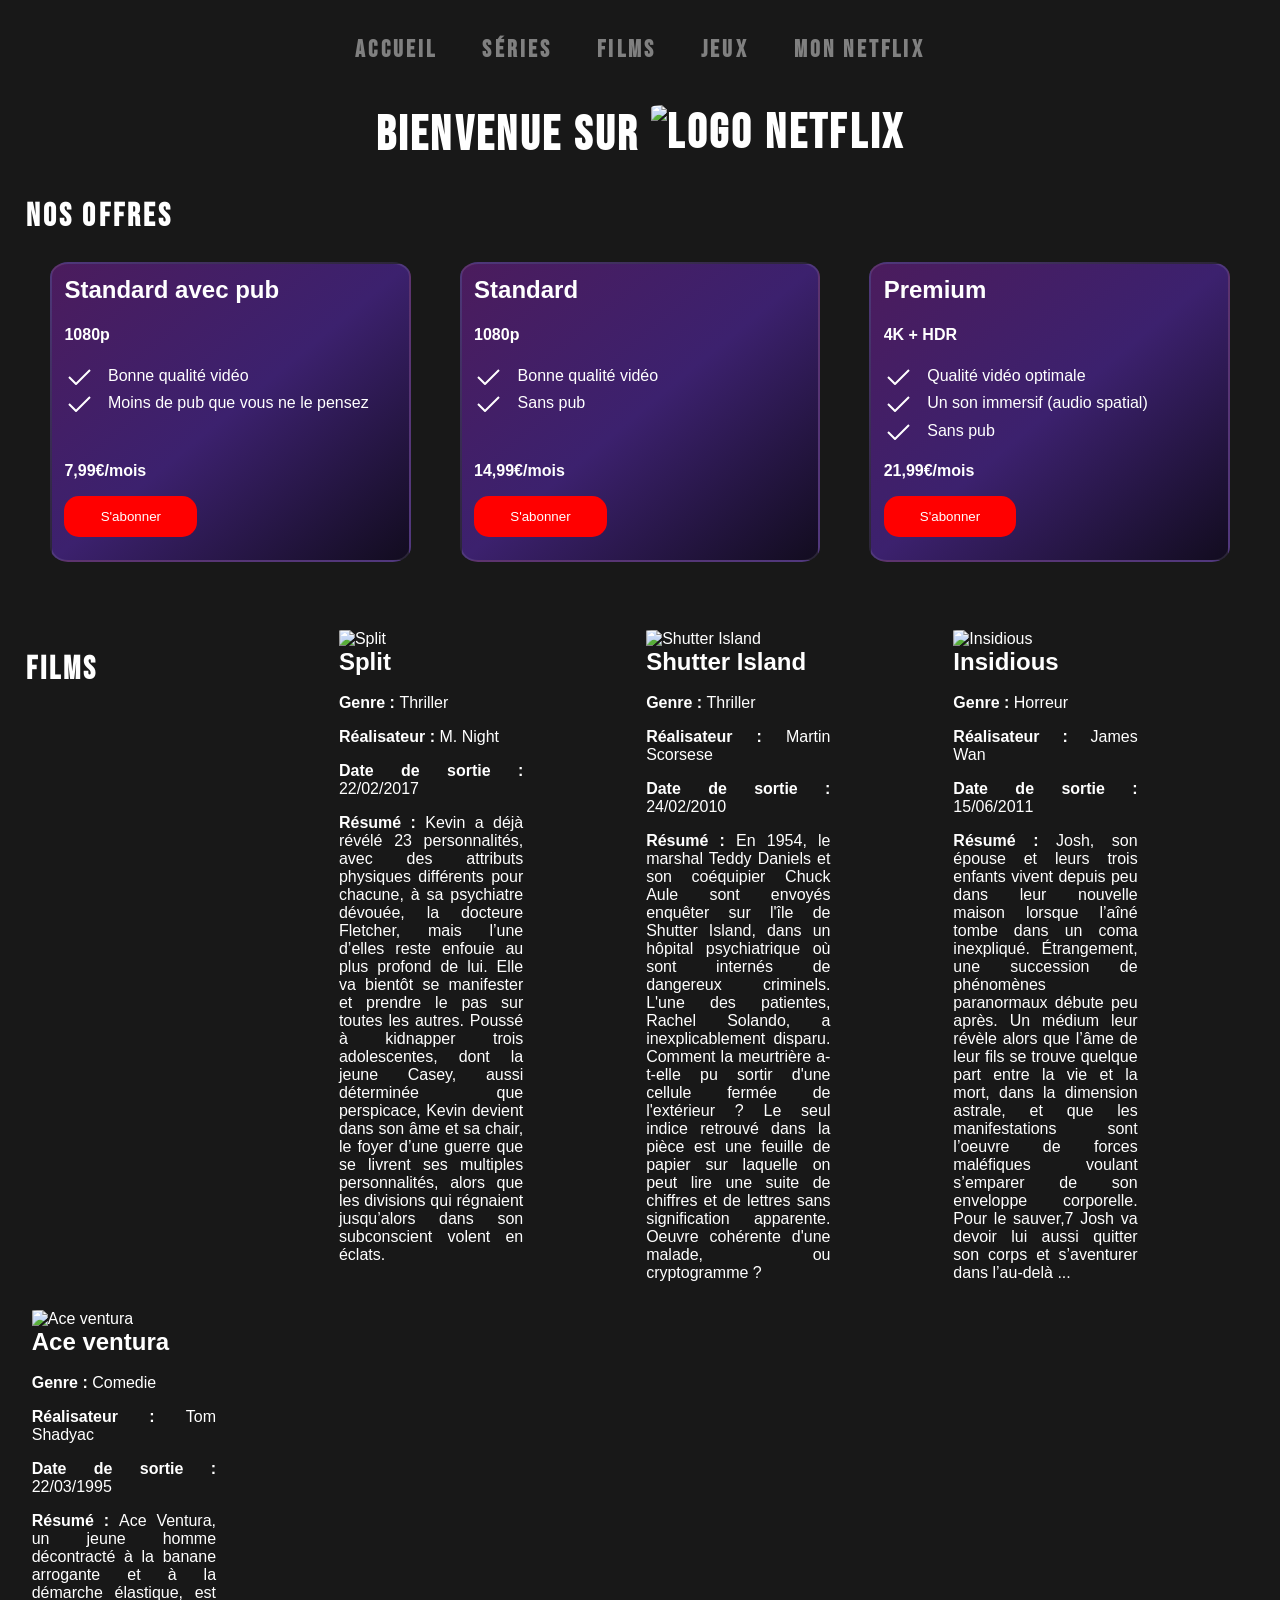
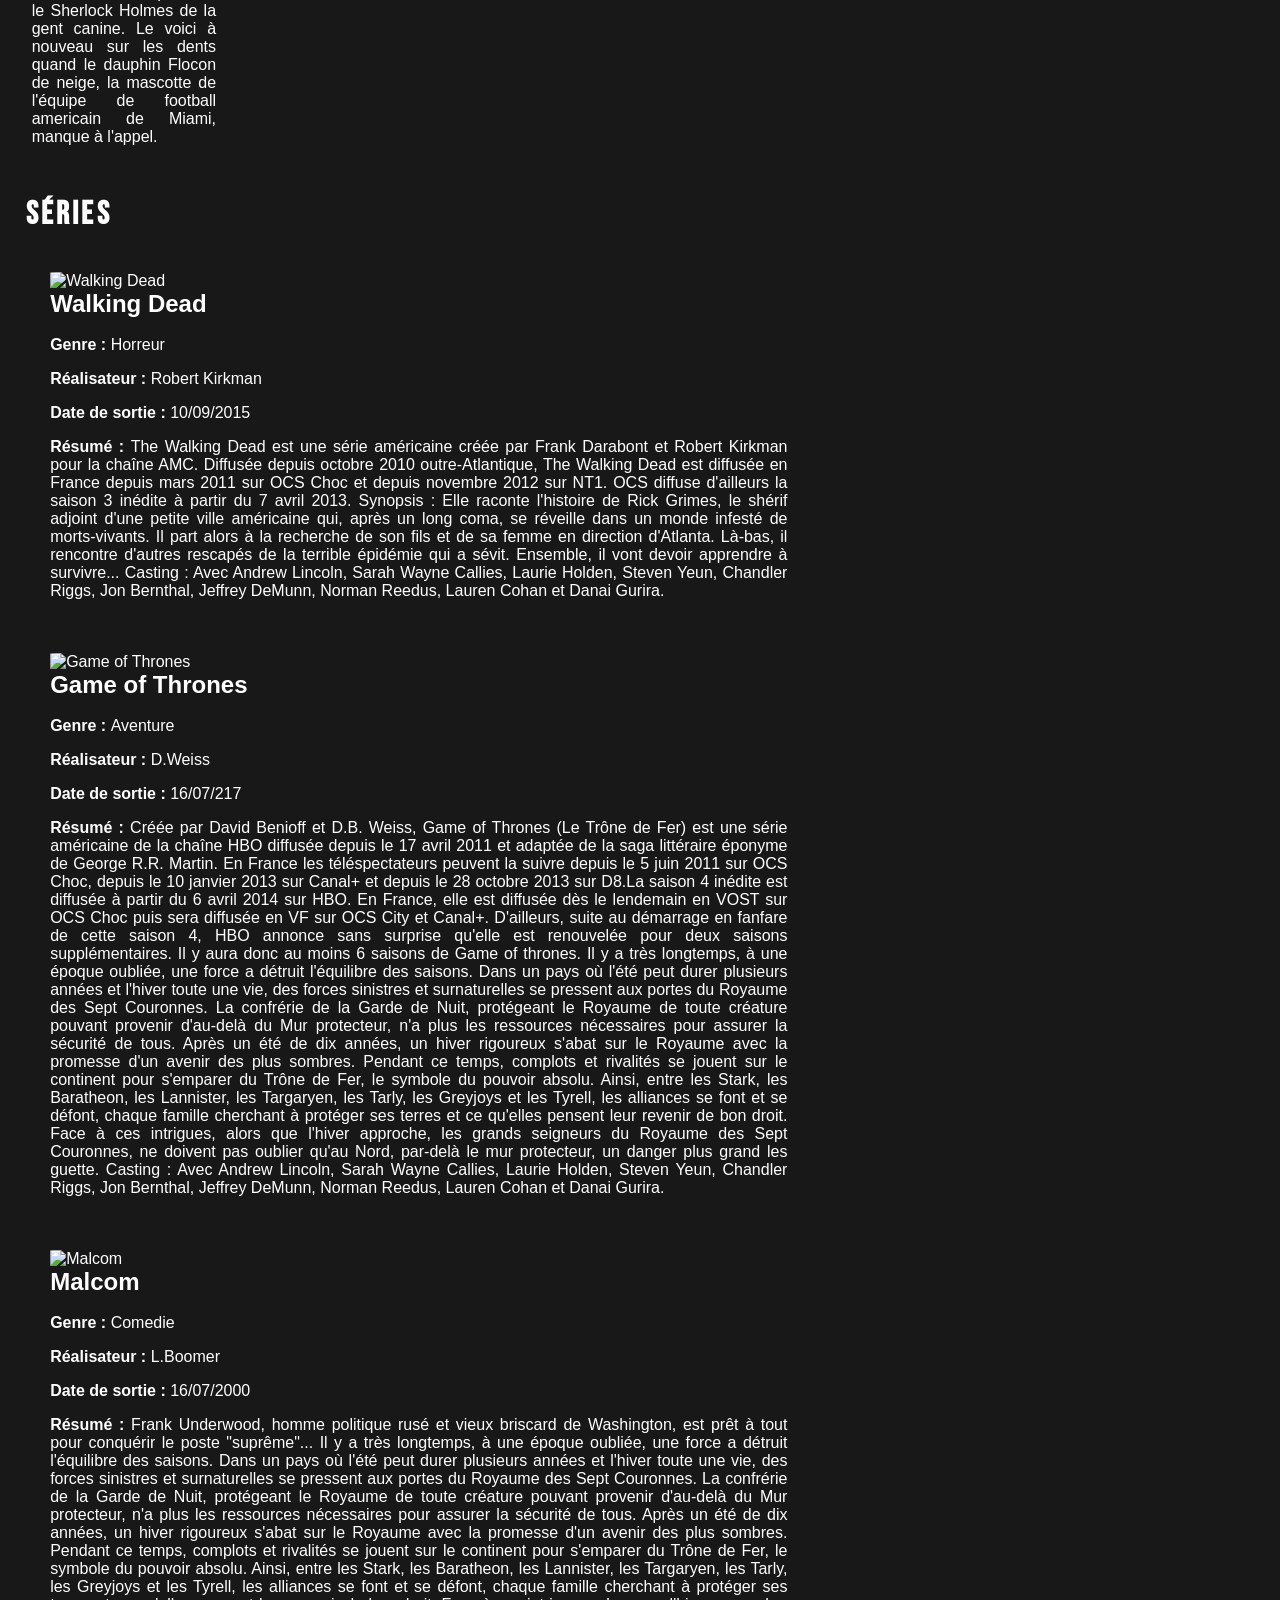
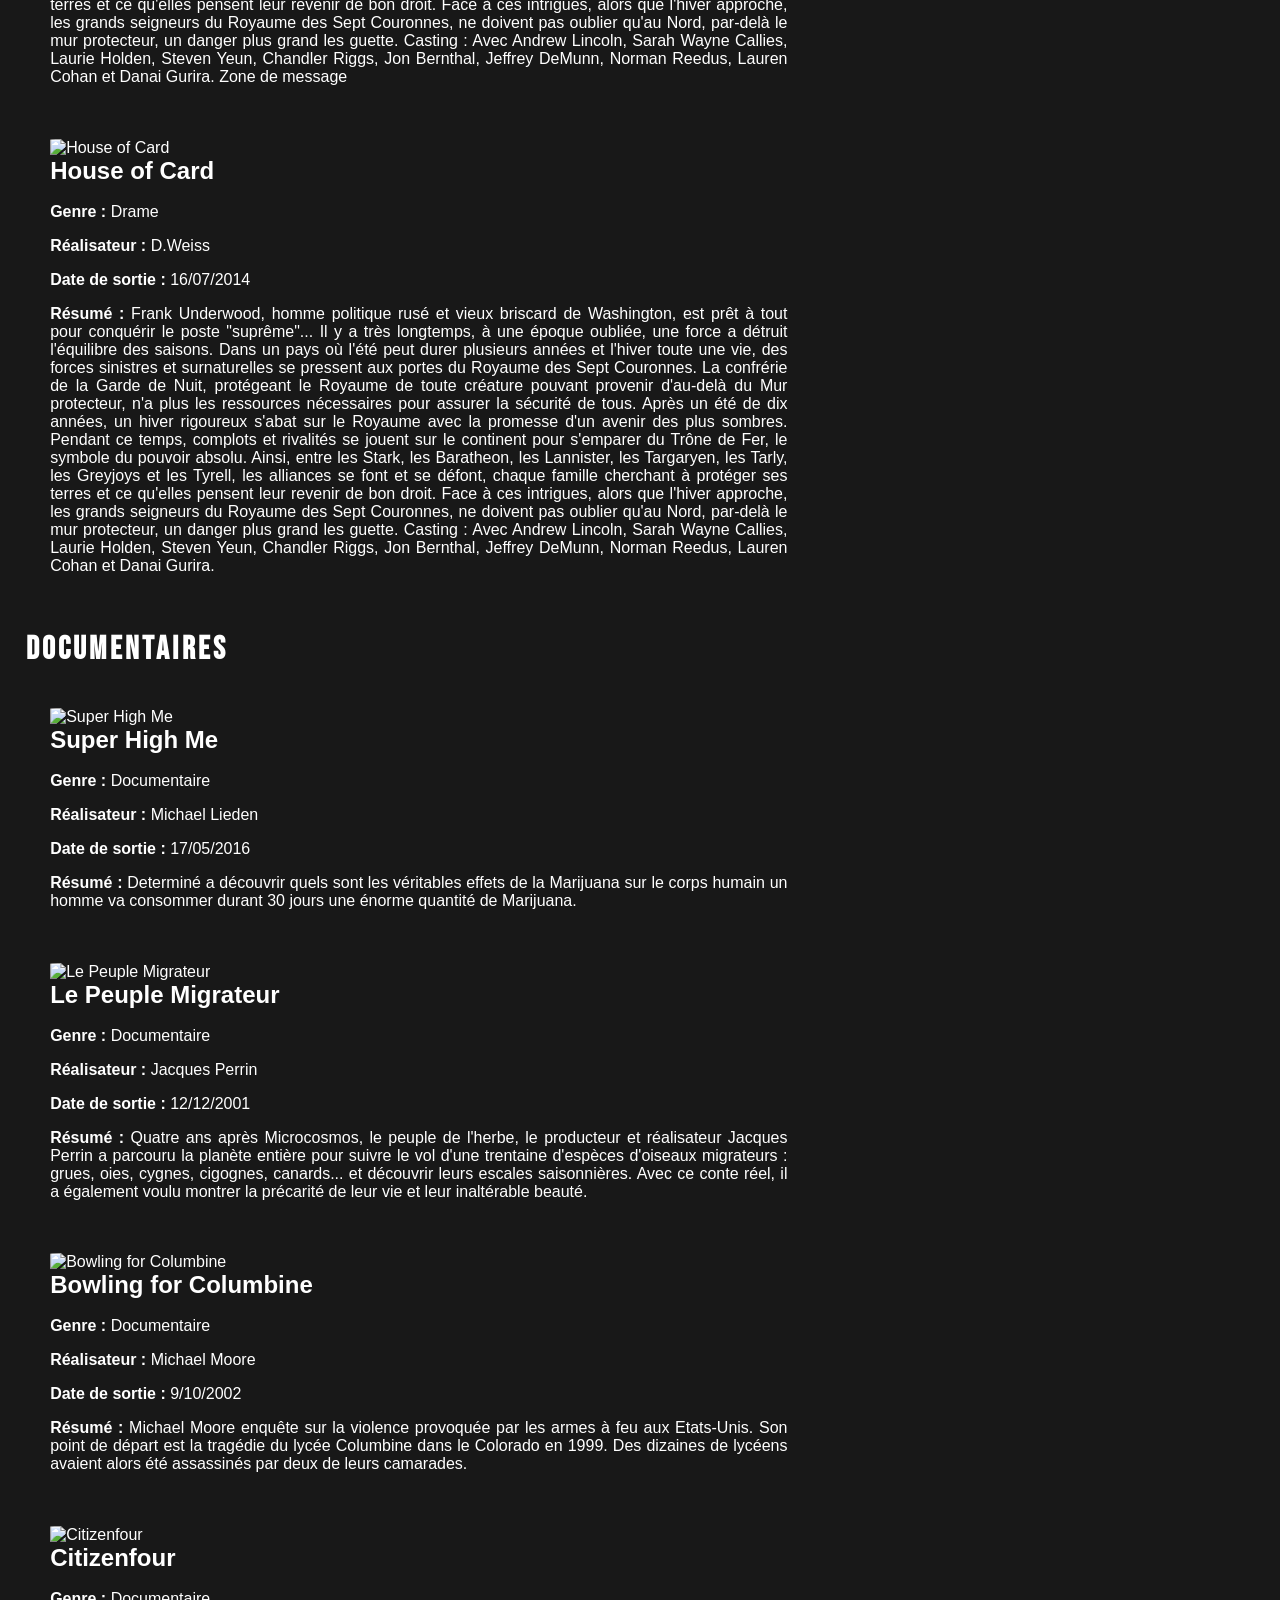
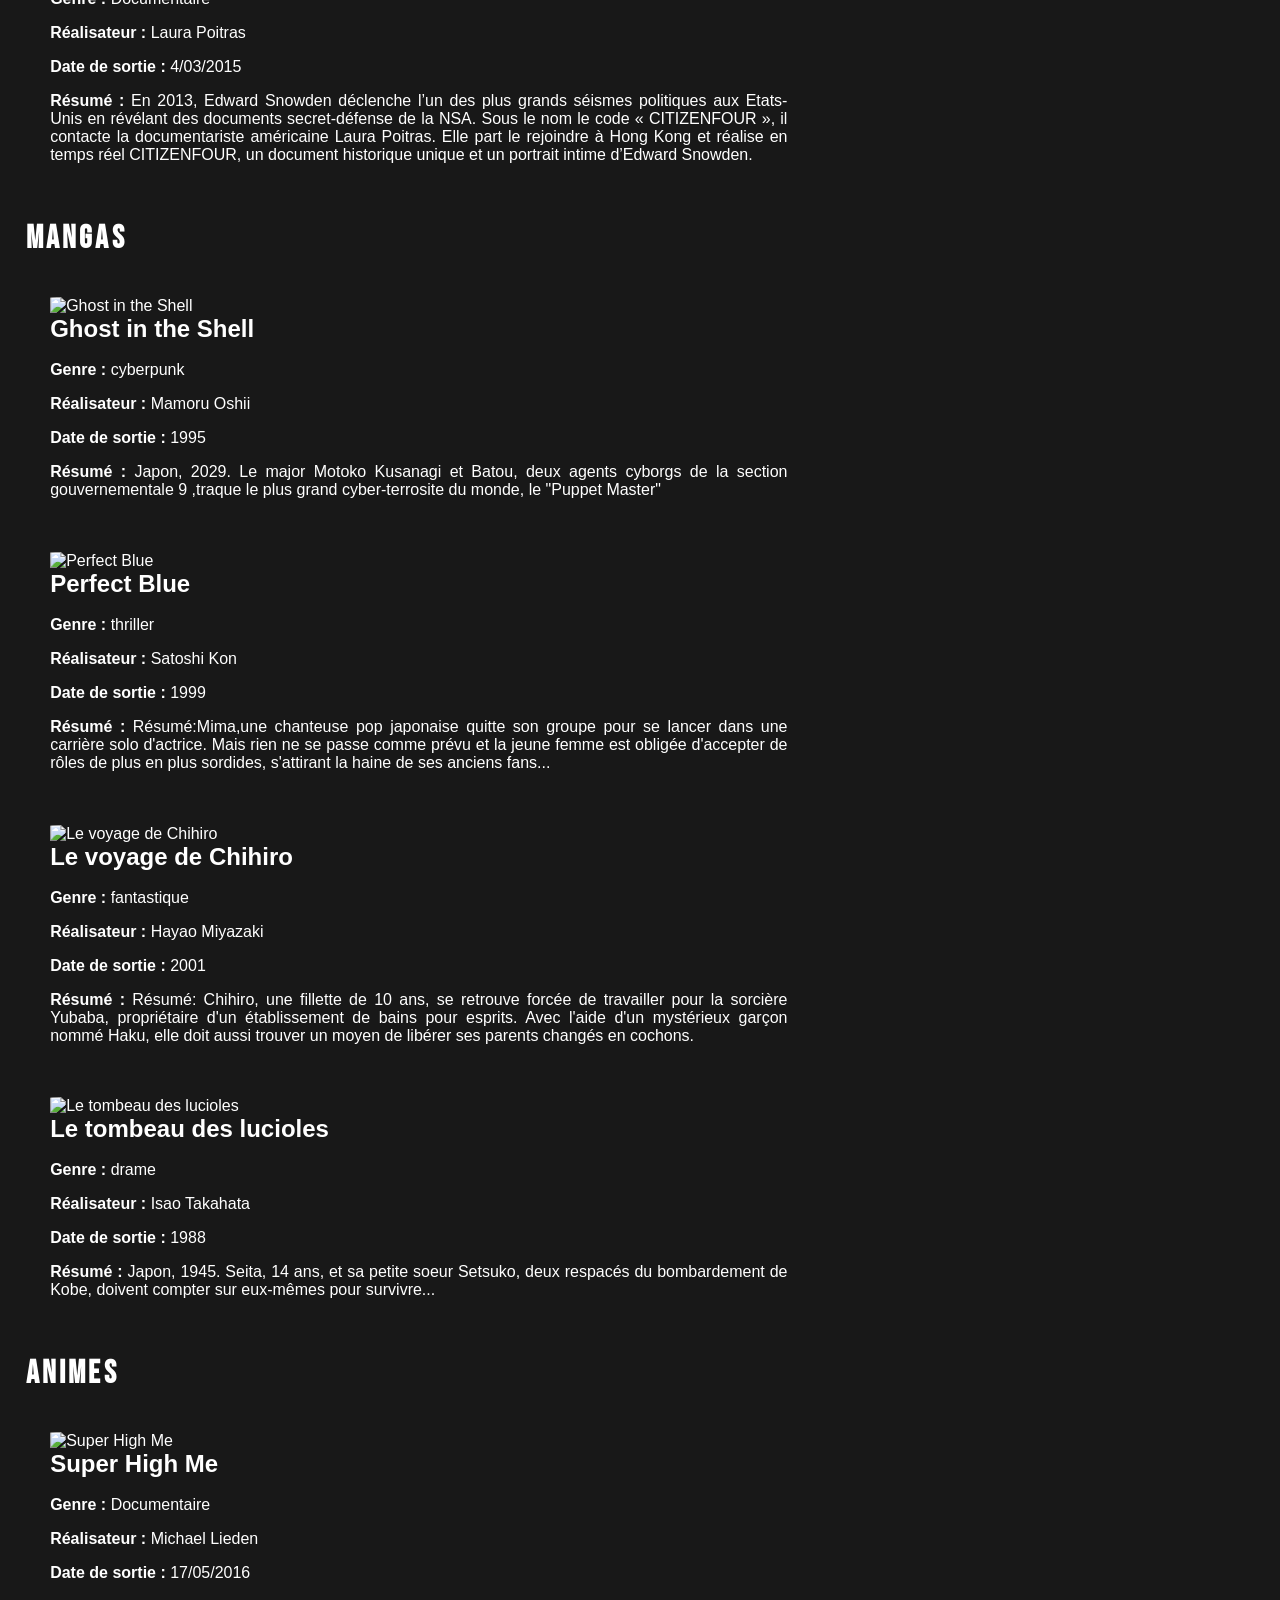
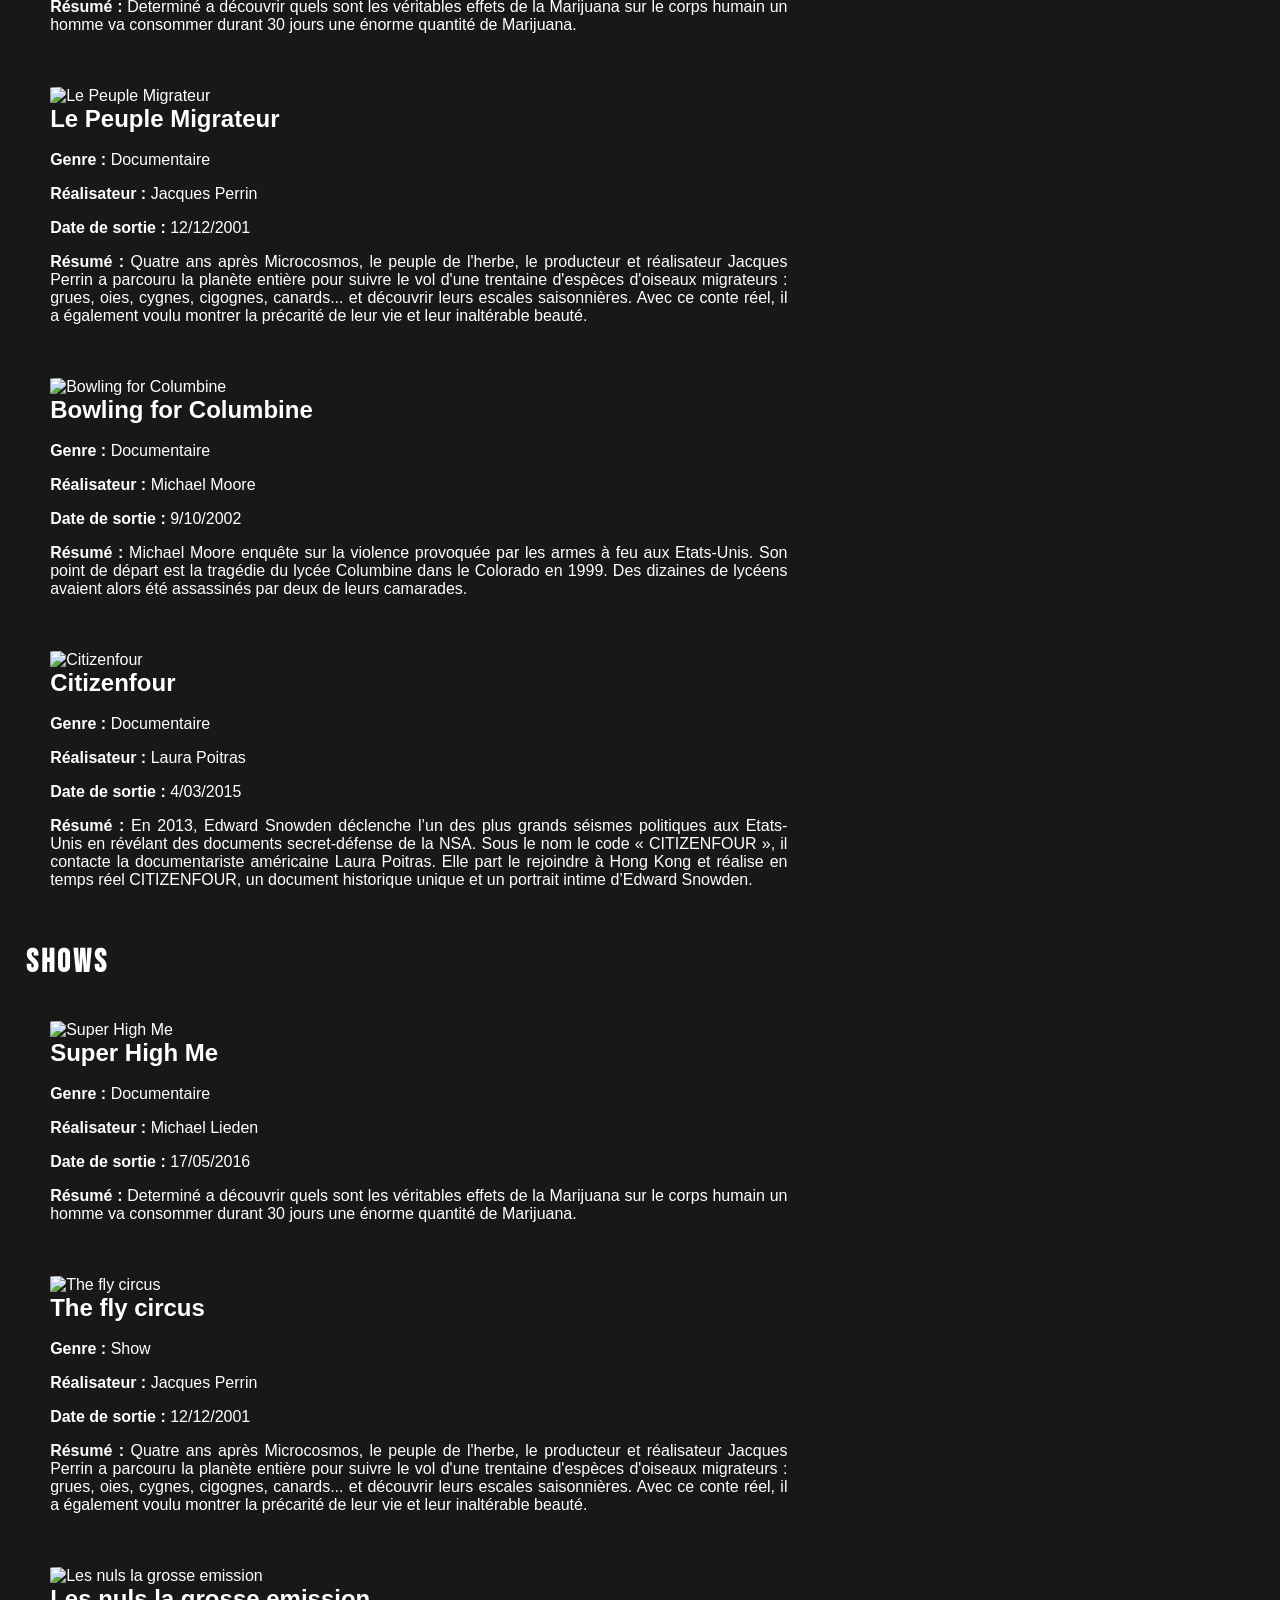
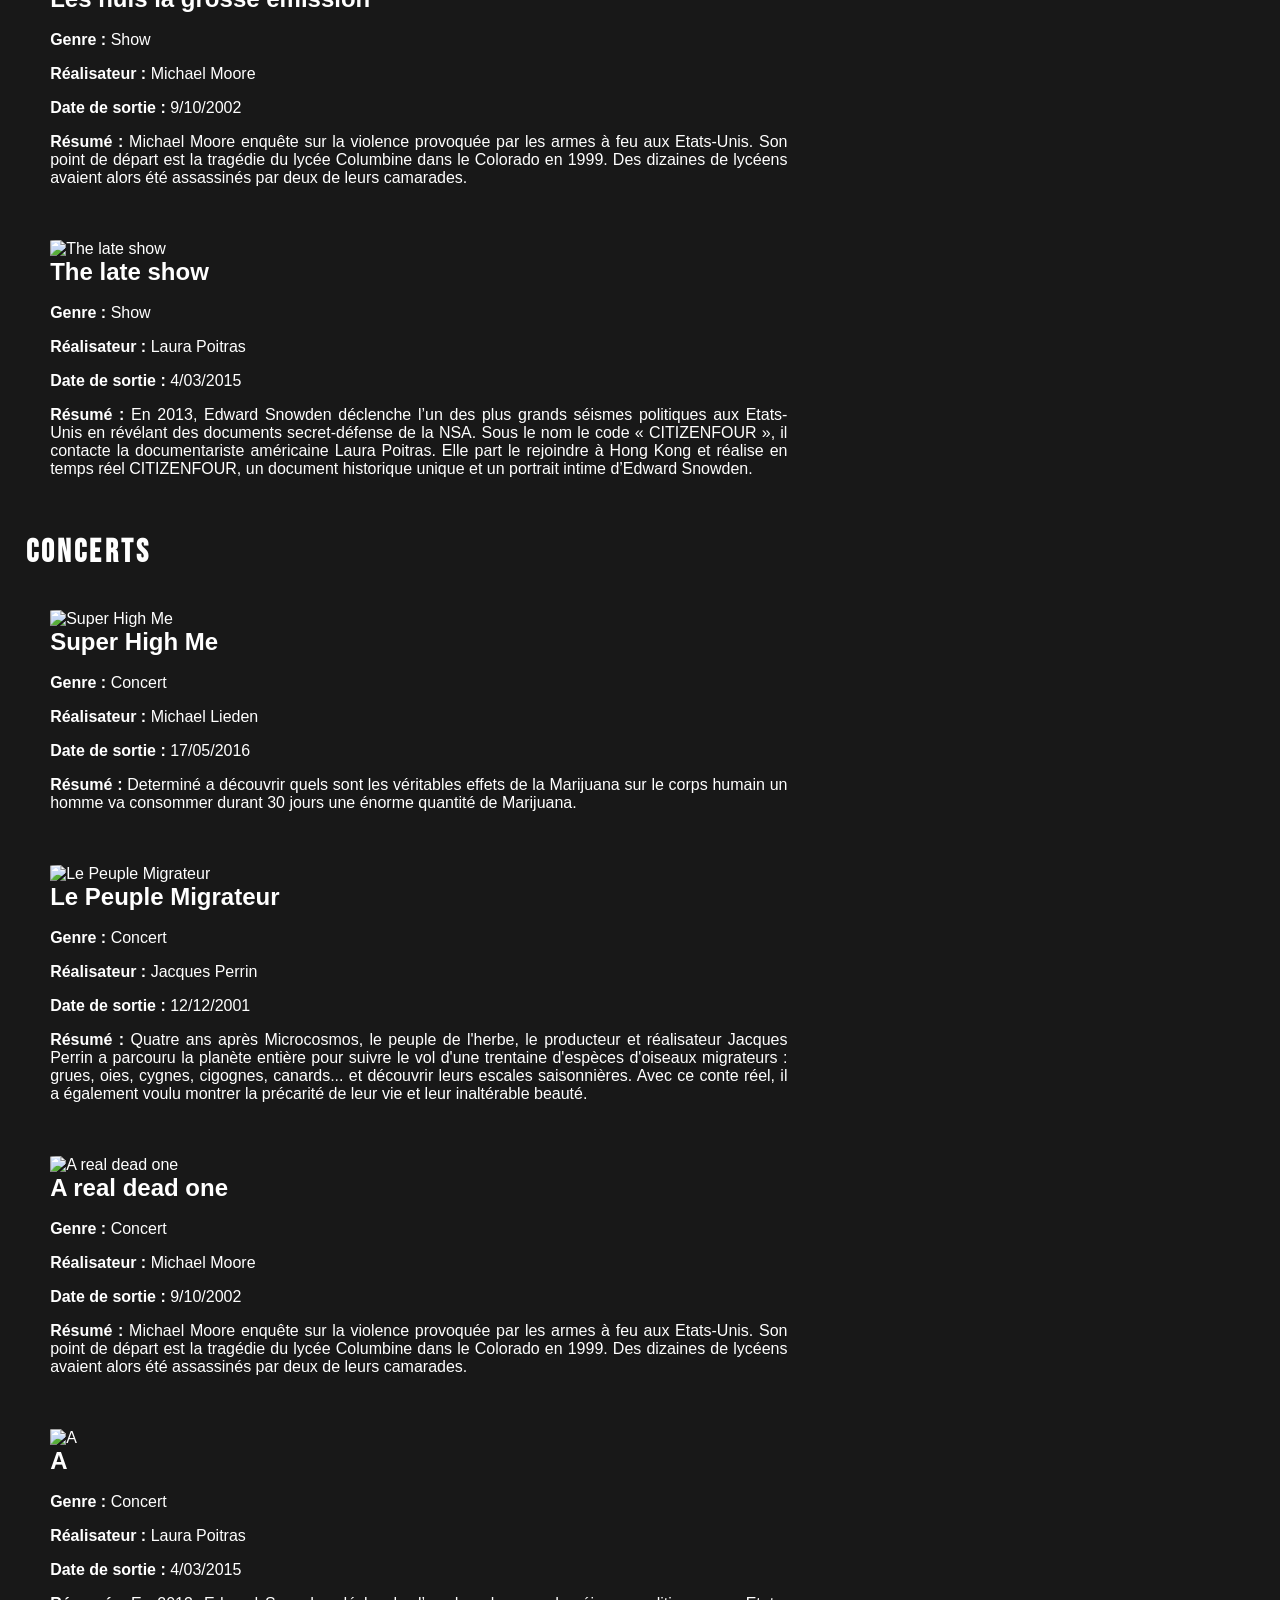
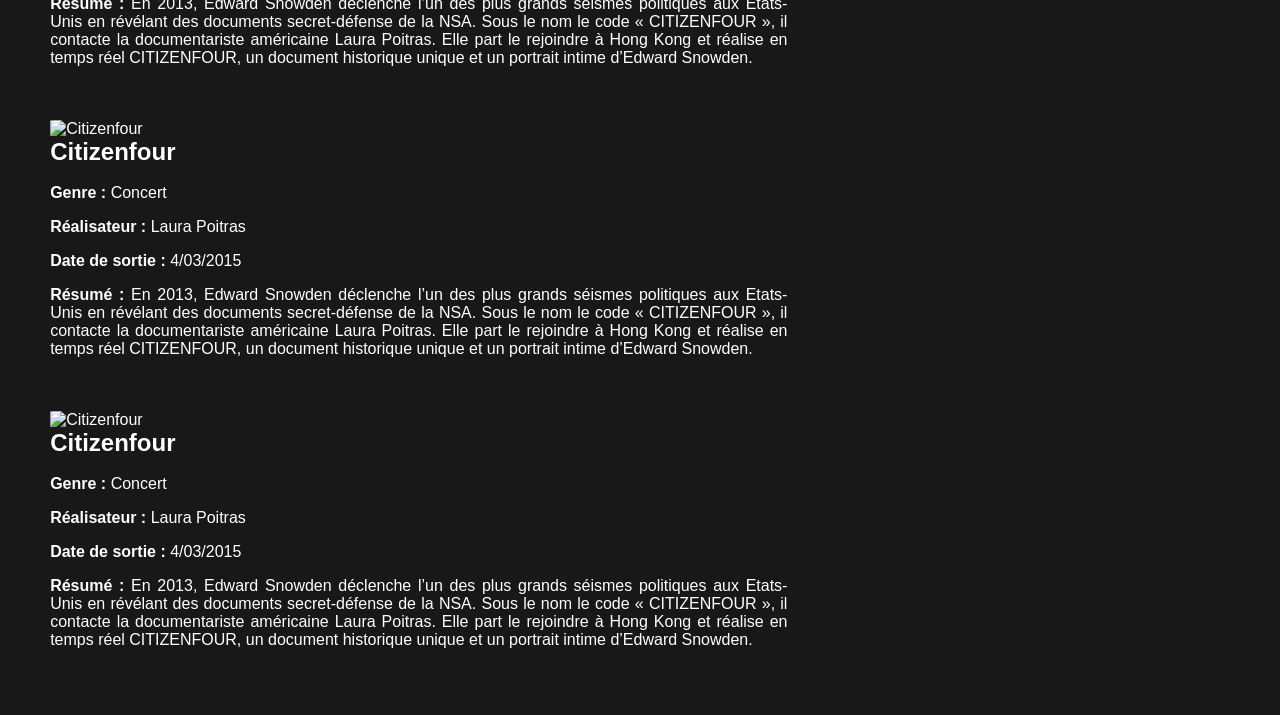
==== v2/index.html @ d5e5b9e5 "Add initial implementation of the Netflop application with XML data handling - Created pageAccueil.j" ====
<!-- PAGE DESCRIPTIVE -->

<!DOCTYPE html>
<html lang="fr">
<head>
    <meta charset="UTF-8">
    <meta name="viewport" content="width=device-width, initial-scale=1.0">
    <link rel="stylesheet" href="style2.css">
    <link href="https://fonts.googleapis.com/css2?family=Bebas+Neue&display=swap" rel="stylesheet">
    <title>Accueil</title>
</head>

<body>
    <div id="NavigationLogoPetit">
        <!-- <img id="LogoNetflixPetit"src="/img/LogoNetflix.png" alt="Logo Netflix"> -->
        <nav>
            <ul>
                <li><a href="index.html">Accueil</a></li>
                <li><a href="#series">Séries</a></li>
                <li><a href="#films">Films</a></li>
                <li><a href="#jeux">Jeux</a></li>
                <li><a href="">Mon Netflix</a></li>
            </ul>
        </nav>
    </div>

<header>
    <h1>Bienvenue sur <img id="LogoNetflixGrand" src="img/LogoNetflixGrand.png" alt="Logo Netflix"></h1>

    <section id="sectionOffres">
        <h2>Nos offres</h2>
        <div>
            <article>
                <h3>Standard avec pub</h3>
                <h4>1080p</h4>
                <ul>
                    <li><svg width="24" height="24" xmlns="http://www.w3.org/2000/svg" ><path fill="currentColor" fill-rule="evenodd" d="m21.3 4.3 1.4 1.4-14 14a1 1 0 0 1-1.4 0l-7-7 1.4-1.4L8 17.58z" clip-rule="evenodd"></path></svg>Bonne qualité vidéo</li>
                    <li><svg width="24" height="24" xmlns="http://www.w3.org/2000/svg" ><path fill="currentColor" fill-rule="evenodd" d="m21.3 4.3 1.4 1.4-14 14a1 1 0 0 1-1.4 0l-7-7 1.4-1.4L8 17.58z" clip-rule="evenodd"></path></svg>Moins de pub que vous ne le pensez</li>
                </ul>
                <p><b>7,99€/mois</b></p>
                <input class = "Sabonner" type="submit" value="S'abonner" />
            </article>

            <article>
                <h3>Standard</h3>
                <h4>1080p</h4>
                <ul>
                    <li><svg width="24" height="24" xmlns="http://www.w3.org/2000/svg" ><path fill="currentColor" fill-rule="evenodd" d="m21.3 4.3 1.4 1.4-14 14a1 1 0 0 1-1.4 0l-7-7 1.4-1.4L8 17.58z" clip-rule="evenodd"></path></svg>Bonne qualité vidéo</li>
                    <li><svg width="24" height="24" xmlns="http://www.w3.org/2000/svg" ><path fill="currentColor" fill-rule="evenodd" d="m21.3 4.3 1.4 1.4-14 14a1 1 0 0 1-1.4 0l-7-7 1.4-1.4L8 17.58z" clip-rule="evenodd"></path></svg>Sans pub</li>
                </ul>
                <p><b>14,99€/mois</b></p>
                <input class = "Sabonner" type="submit" value="S'abonner" />
            </article>

            <article>
                <h3>Premium</h3>
                <h4>4K + HDR</h4>
                <ul>
                    <li><svg width="24" height="24" xmlns="http://www.w3.org/2000/svg" ><path fill="currentColor" fill-rule="evenodd" d="m21.3 4.3 1.4 1.4-14 14a1 1 0 0 1-1.4 0l-7-7 1.4-1.4L8 17.58z" clip-rule="evenodd"></path></svg>Qualité vidéo optimale</li>
                    <li><svg width="24" height="24" xmlns="http://www.w3.org/2000/svg" ><path fill="currentColor" fill-rule="evenodd" d="m21.3 4.3 1.4 1.4-14 14a1 1 0 0 1-1.4 0l-7-7 1.4-1.4L8 17.58z" clip-rule="evenodd"></path></svg>Un son immersif (audio spatial)</li>
                    <li><svg width="24" height="24" xmlns="http://www.w3.org/2000/svg" ><path fill="currentColor" fill-rule="evenodd" d="m21.3 4.3 1.4 1.4-14 14a1 1 0 0 1-1.4 0l-7-7 1.4-1.4L8 17.58z" clip-rule="evenodd"></path></svg>Sans pub</li>
                    <li></li>
                </ul>
                <p><b>21,99€/mois</b></p>
                <input class = "Sabonner" type="submit" value="S'abonner" />
            </article>
        </div>
    </section>

</header>

<main>
    <section id="films">
    </section>

    <section id="series">
    </section>

    <section id="documentaires">
    </section>

    <section id="mangas">
    </section>

    <section id="animes">
    </section>

    <section id="shows">
    </section>

    <section id="concerts">
    </section>

</main>

<script src="pageAccueil.js"></script>

</body>

</html>
---- v2/style2.css ----
/* 
PAGE ACCUEIL
*/

html {
  color: white;
  background-color: rgb(24, 24, 24);
  font-family: "Segoe UI", sans-serif;
  padding: 2%;
}

body {
  padding: 0;
  margin: 0 auto;
}

img {
  height: 400px;
  width: 300px;
  border-radius: 5%;
  margin: 0 auto;
}

h1 {
  font-family: "Bebas Neue";
  letter-spacing: 0.2rem;
  font-size: 300%;
  text-align: center;
}

#LogoNetflixGrand {
  height: 10%;
  width: 300px;
  vertical-align: middle;
}

h2 {
  font-family: "Bebas Neue";
  letter-spacing: 0.2rem;
  font-size: 200%;
}

h3 {
  margin: 0;
  font-size: 150%;
}

main h3 {
  height: 30px;
}

#LogoNetflixPetit {
  height: 60px;
  width: auto;
  border-radius: 15px;
}

nav ul {
  font-family: "Bebas Neue";
  letter-spacing: 0.2rem;
  margin: 0 auto;
  padding: 0;
  width: 50%;
  display: flex;
  justify-content: space-around;
  border-radius: 15px;
}

nav ul li a {
  color: grey;
  font-weight: bold;
}

nav ul li {
  margin: 1%;
  padding: 0.5% 1%;
}

li {
  list-style: none;
}

nav a {
  text-decoration: none;
  font-size: 150%;
}

header div {
  display: flex;
  justify-content: space-around;
  justify-items: first baseline;
  margin: 1% auto;
  text-align: left;
}

header article {
  margin: 0 2%;
  padding: 1%;
  height: 300px;
  width: 30%;
  box-sizing: border-box;
  border: 2px solid rgba(255, 255, 255, 0.1);
  background: linear-gradient(to bottom right, #4b1c5d, #3c216e, #120c1f);
  border-radius: 5%;
}

header article ul {
  height: 30%;
  padding: 0;
}

header article li {
  margin: 1%;
}

#sectionOffres {
  margin-bottom: 5%;
}

svg {
  vertical-align: middle;
  margin-right: 5%;
}

header article p {
  justify-content: right;
}

main .card {
  margin: 1%;
  width: 60%;
  padding: 1%;
}

main .card p {
  text-align: justify;
}

.card a {
  text-decoration: none;
  color: white;
}

/* 
PAGE Descriptive
*/

#LogoNetflixPetit {
  height: 60px;
}

iframe {
  border-radius: 15px;
}

#films {
    display: grid;
    grid-template-rows: 2fr;
    grid-template-columns: 1fr 1fr 1fr 1fr;
    grid-template-areas:
    "h2 h2 h2 h2"
    "ca ca ca ca"
    ;
}

#films h2 {
    grid-area: "h2";
}

#films .card {
    grid-area: "ca";
}

#series h2 {
    grid-area: "h2";
}

#series .card {
    grid-area: "ca";
}


#documentaires h2 {
    grid-area: "h2";
}

#documentaires .card {
    grid-area: "ca";
}

#mangas h2 {
   grid-area: "h2";
}

#mangas .card {
    grid-area: "ca";
}

#animes h2 {
     grid-area: "h2";
}

#animes .card {
     grid-area: "ca";
}


#shows h2 {
    grid-area: "h2";
}

#shows .card {
    grid-area: "ca";
}


#concerts h2 {
    grid-area: "h2";
}
#concerts .ca {
    grid-area: "ca";
}


.Sabonner {
  height: 15%;
  width: 40%;
  color: white;
  border: none;
  border-radius: 15px;
  background-color: rgb(255, 0, 0);
}

.Sabonner:hover {
  background-color: rgba(255, 0, 0, 0.492);
}
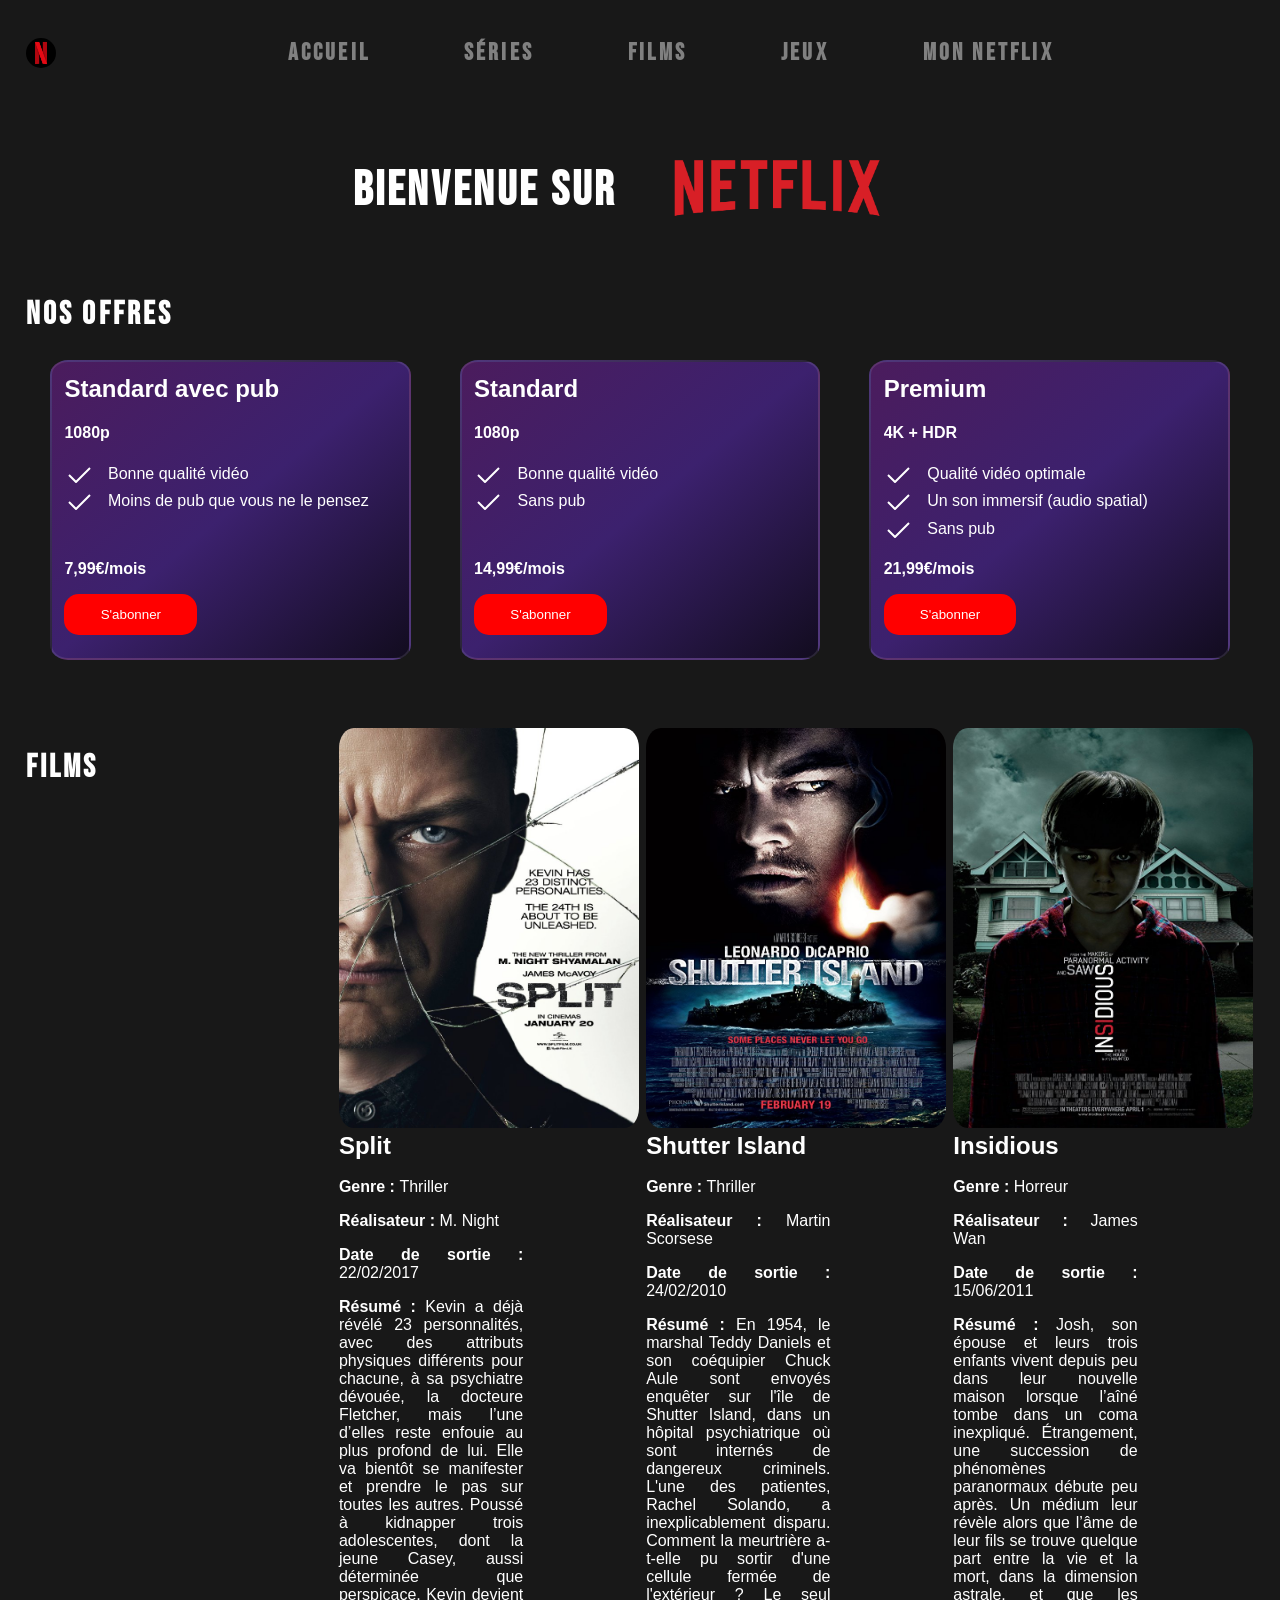
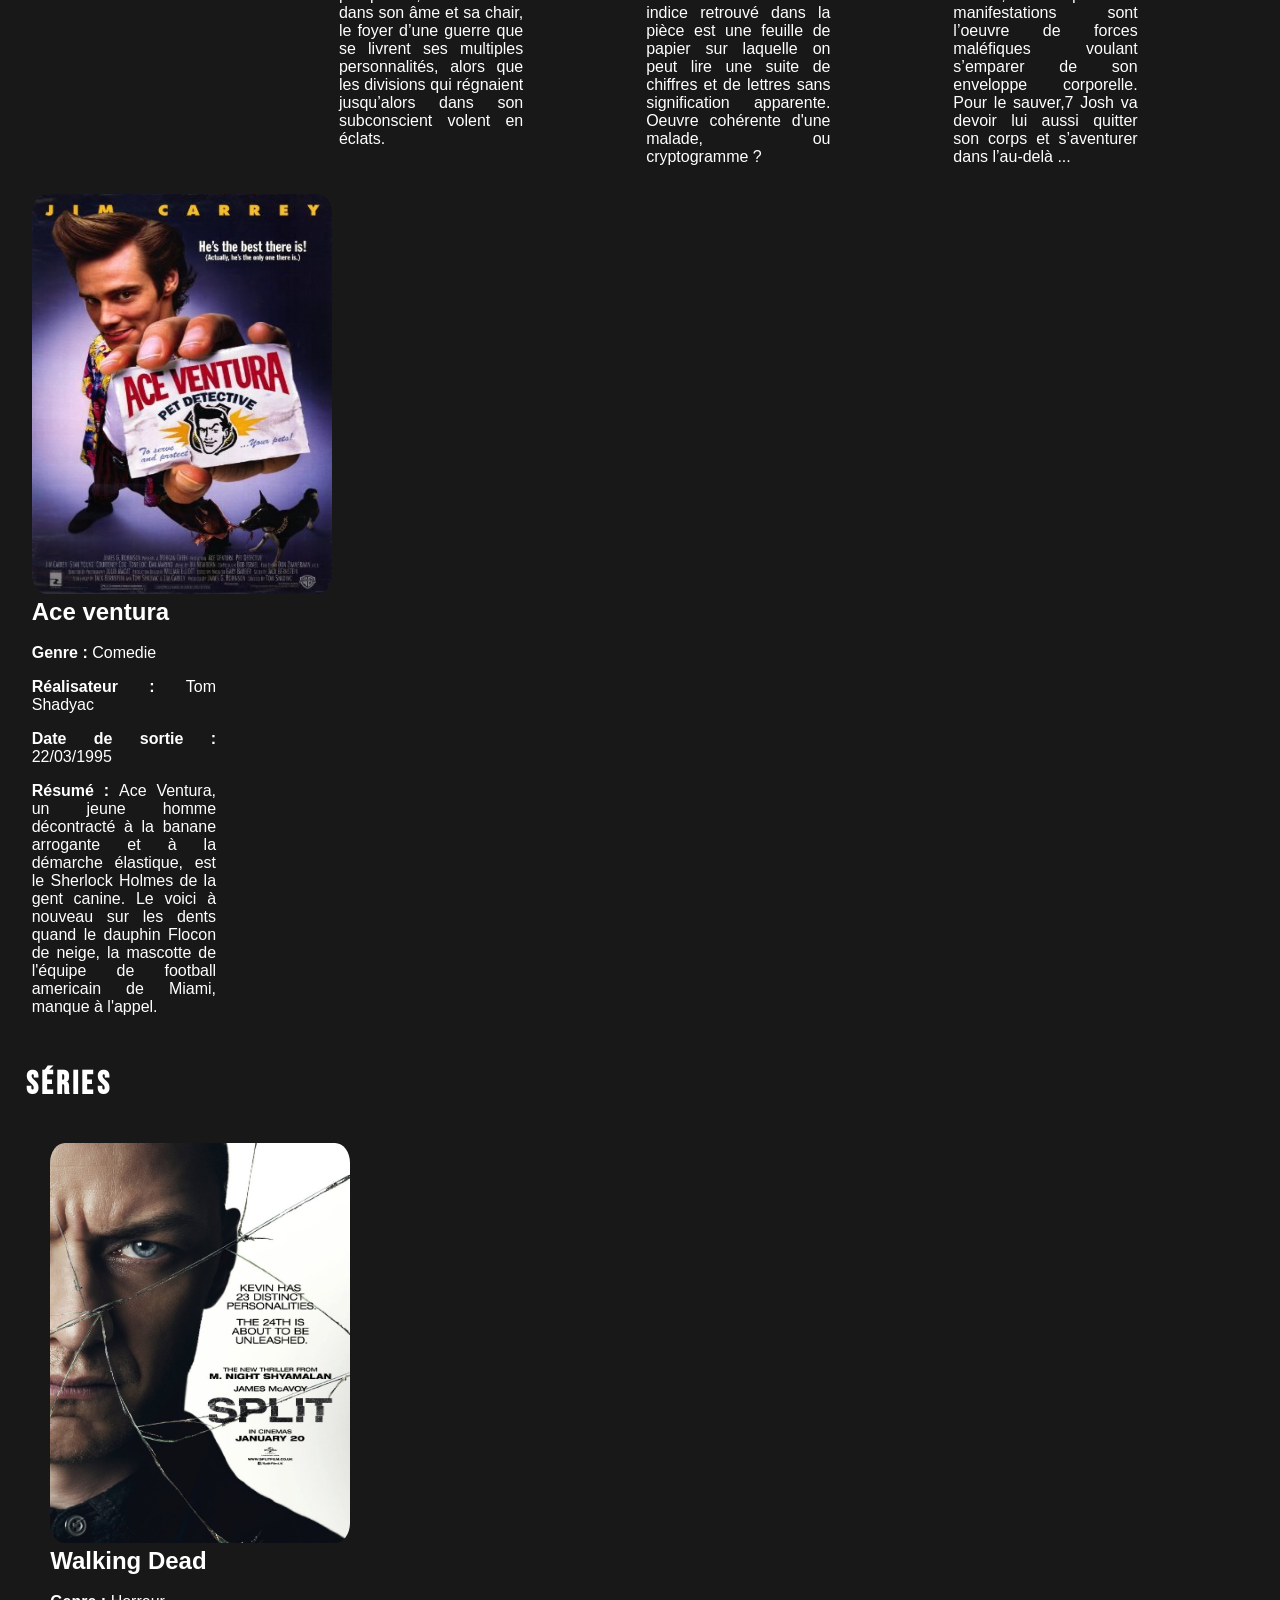
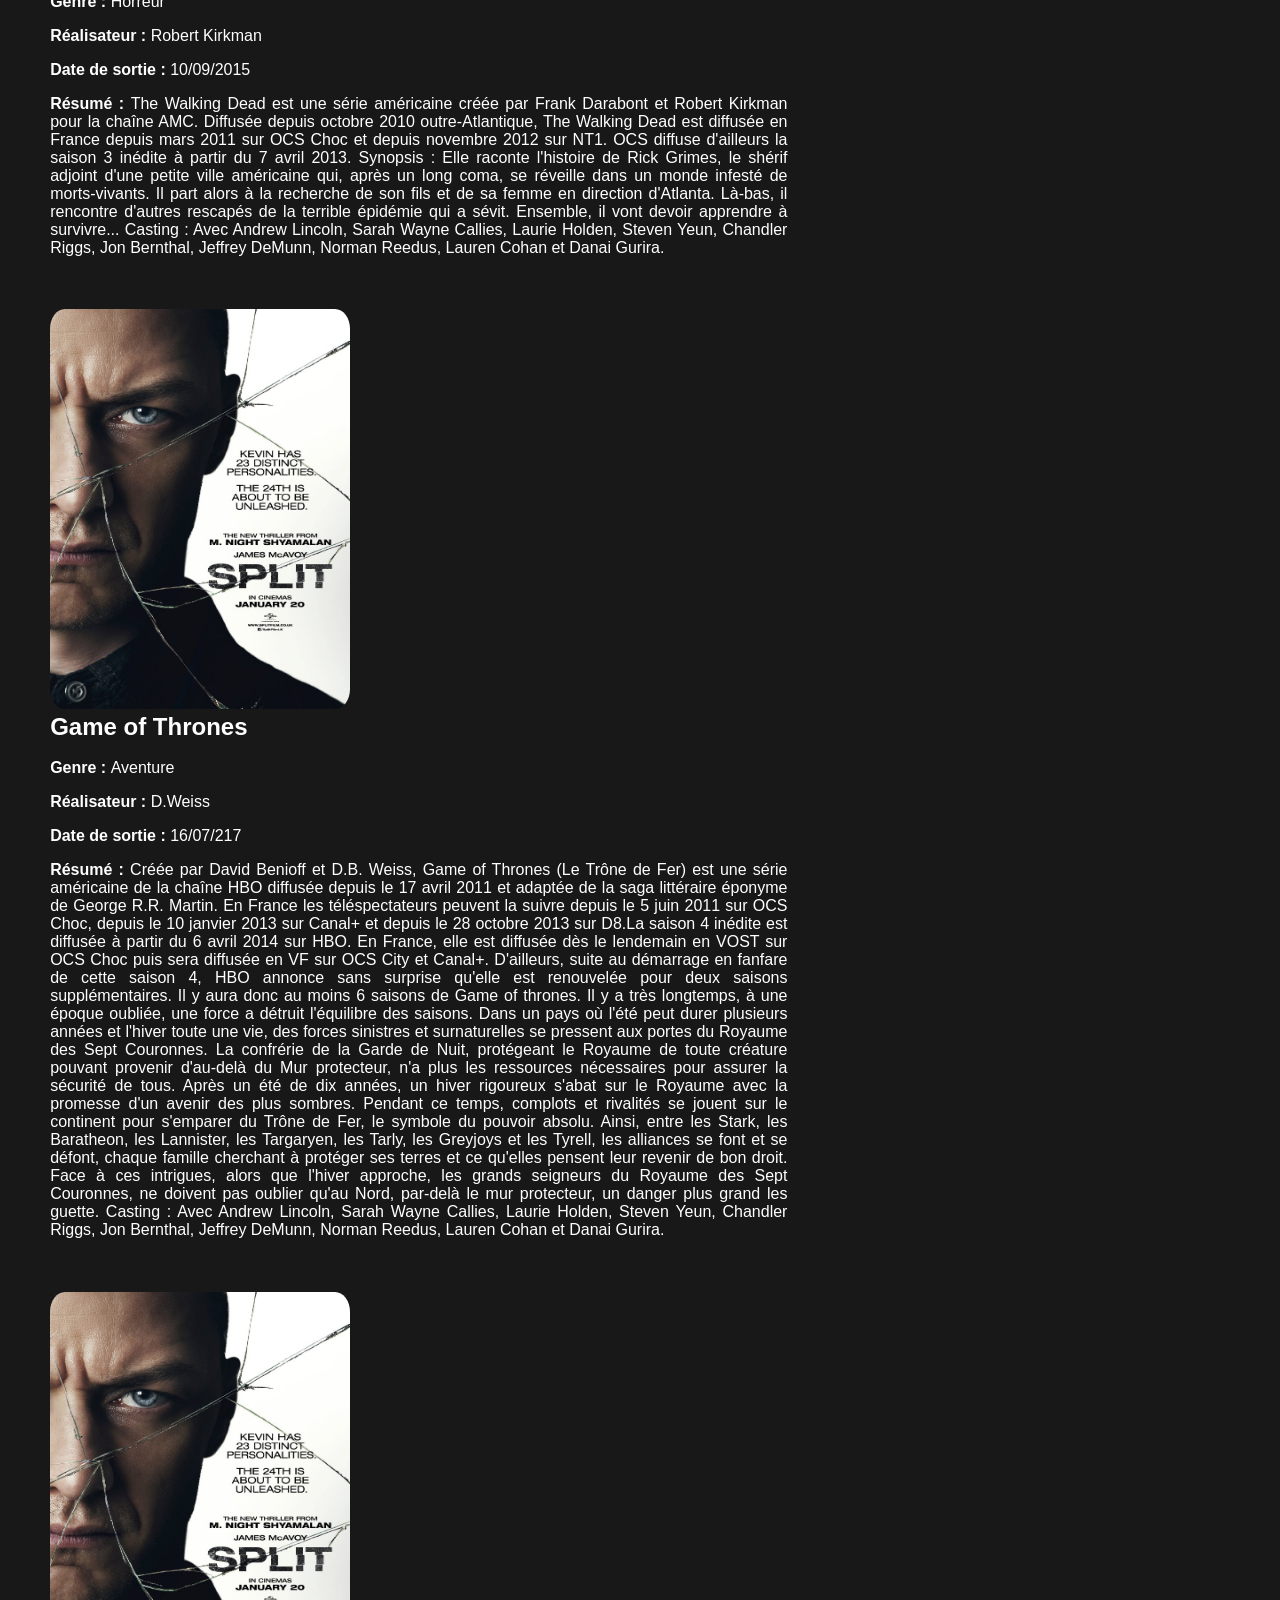
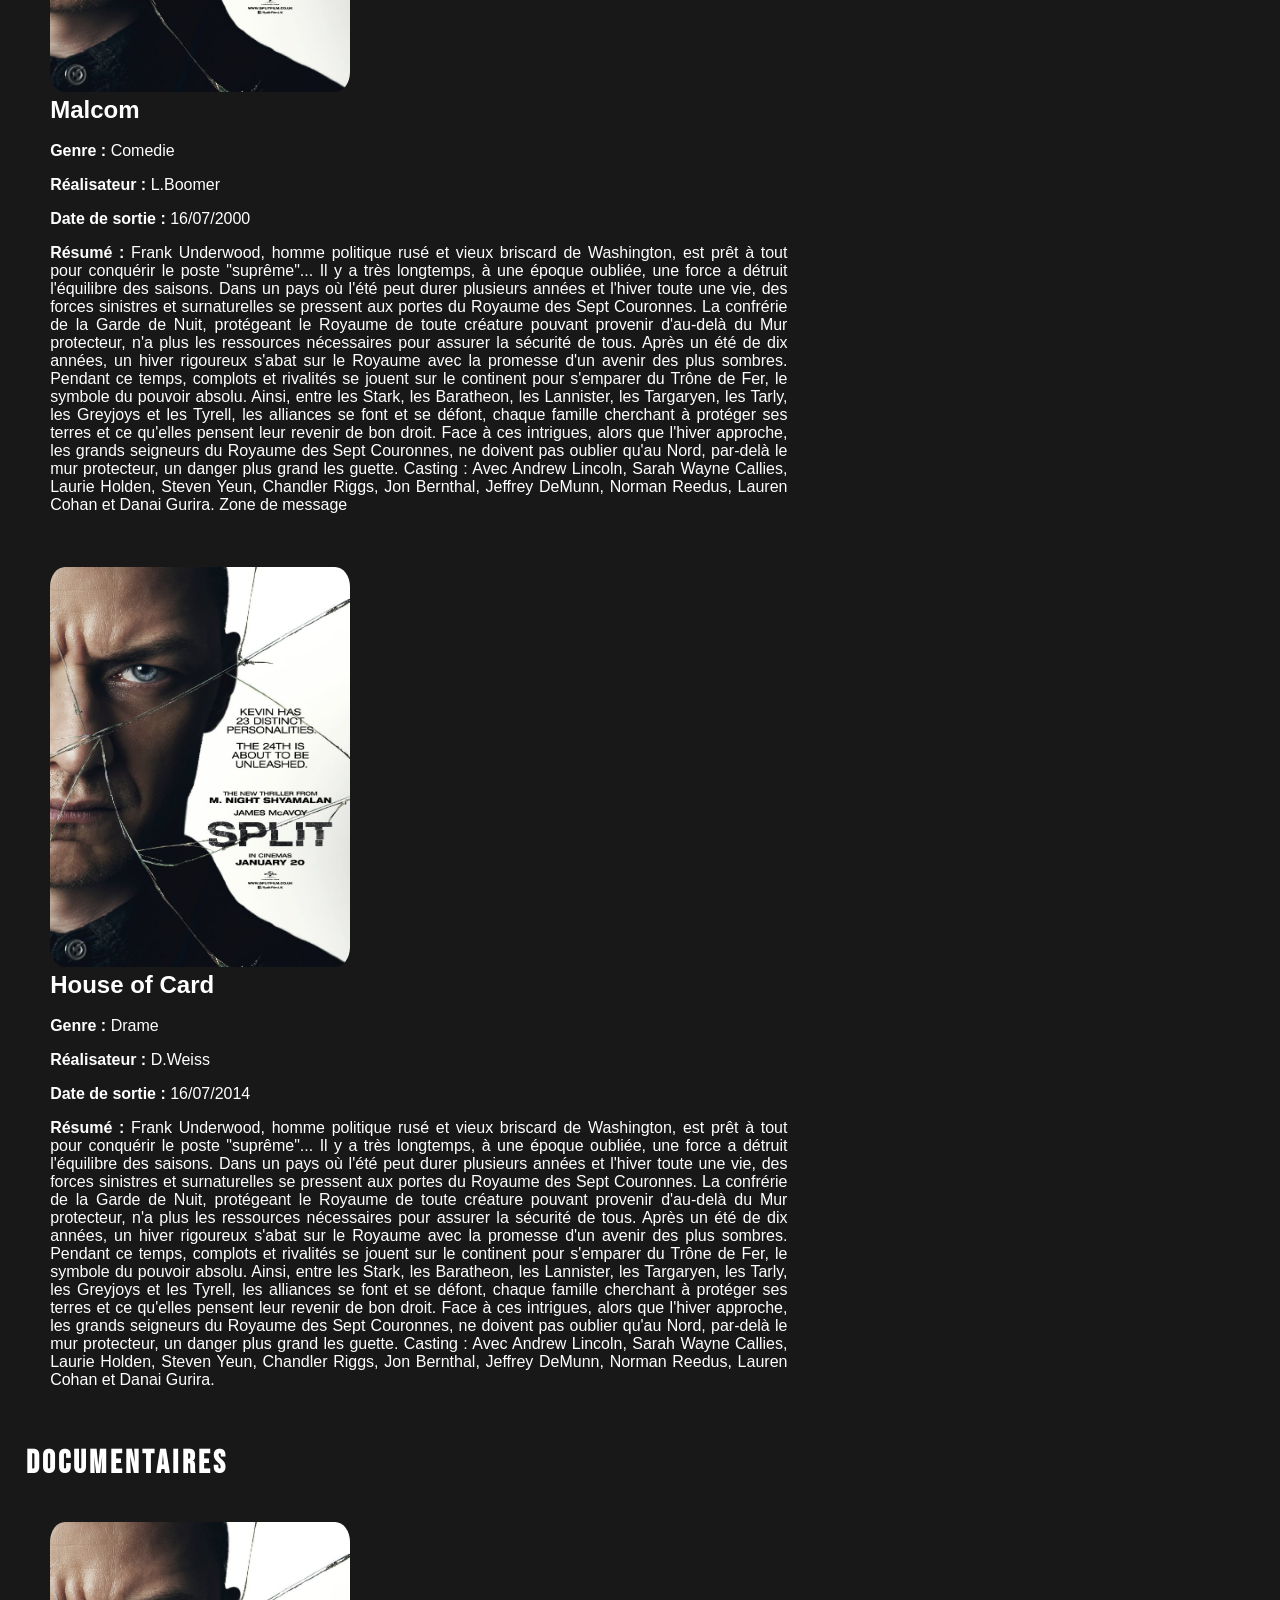
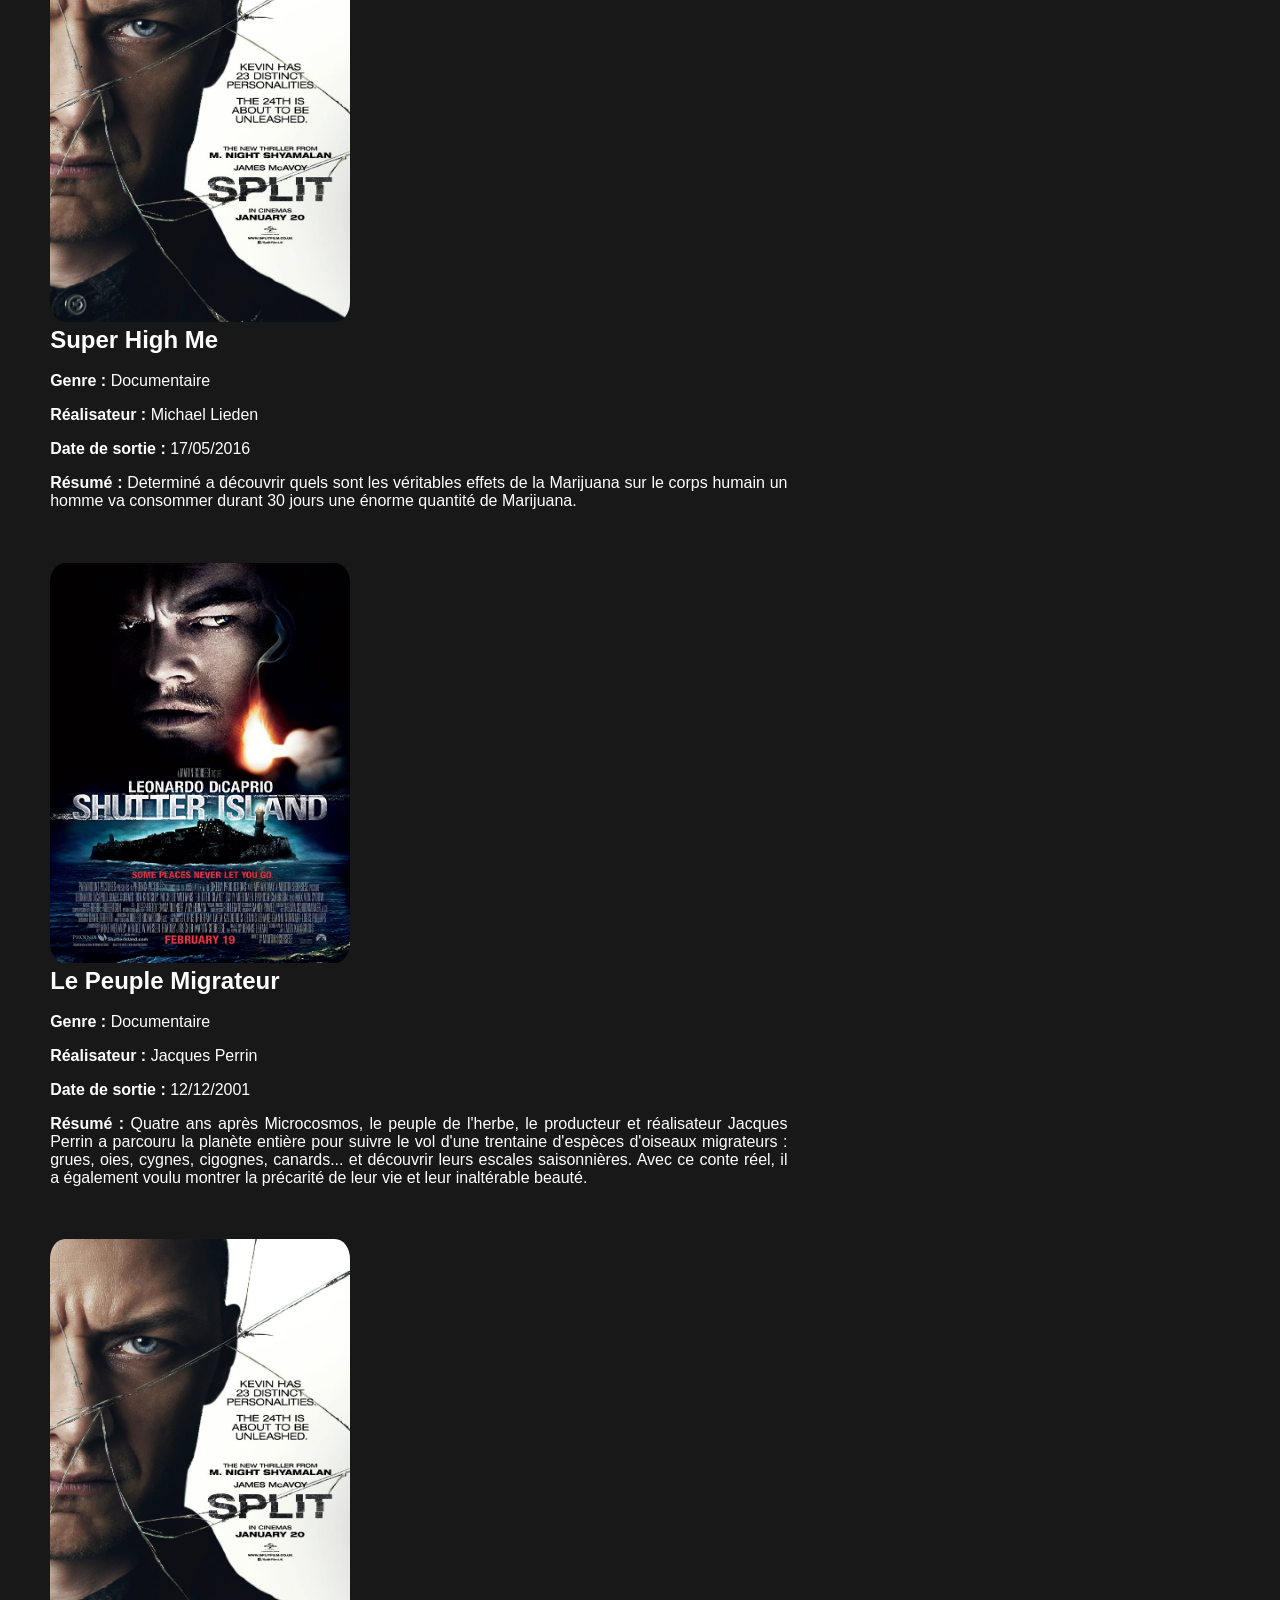
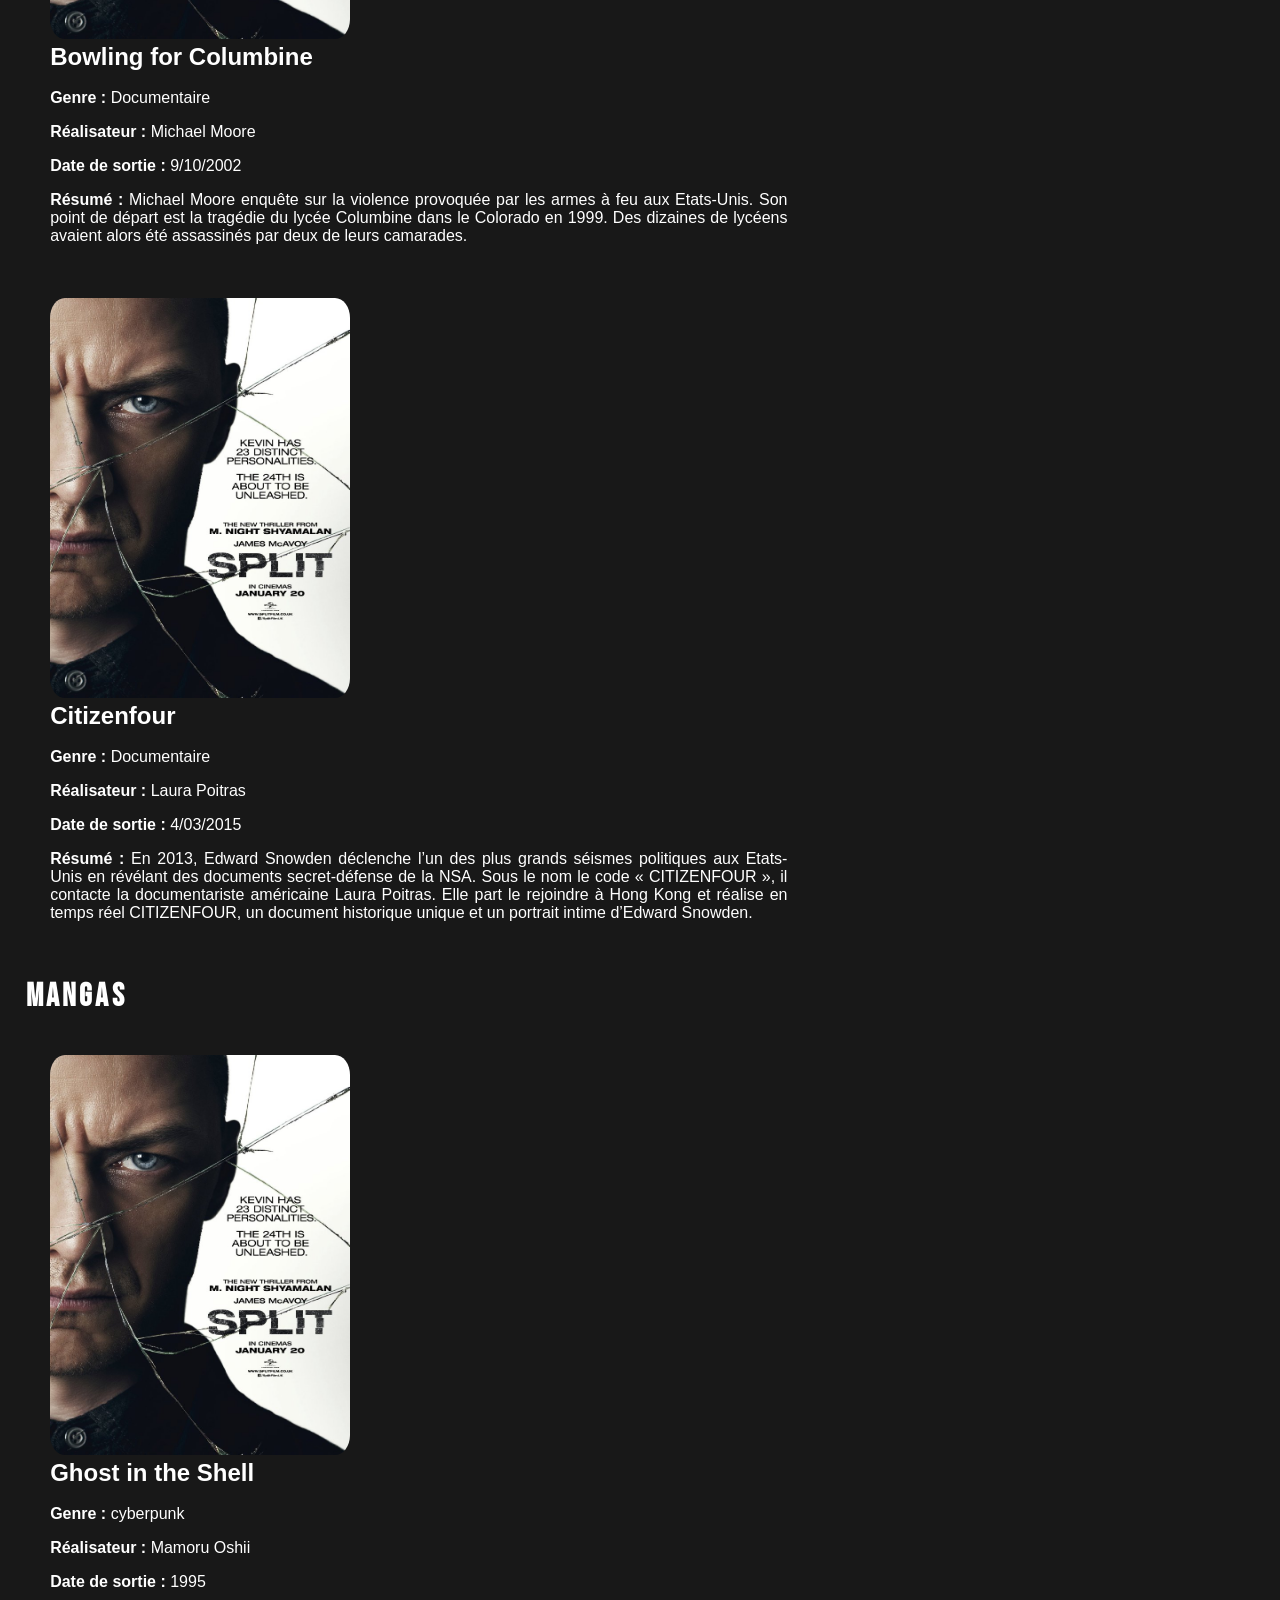
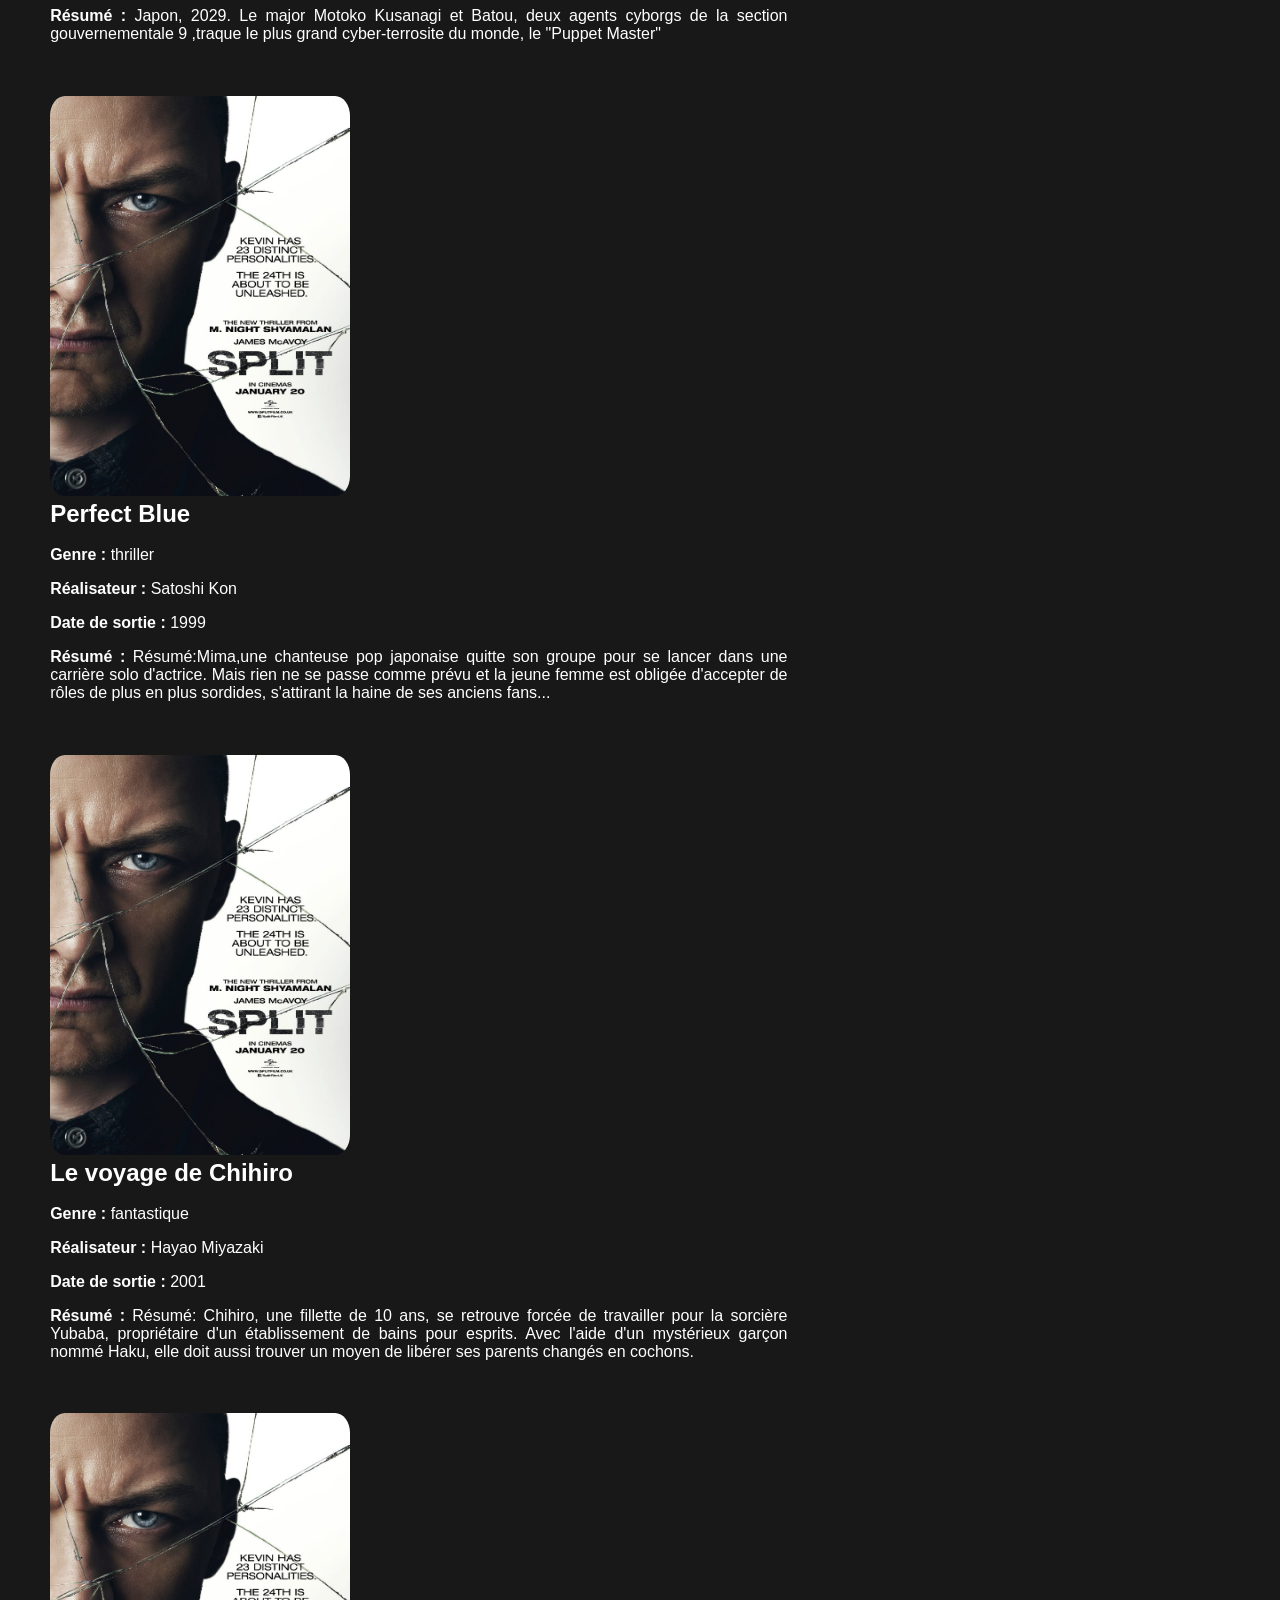
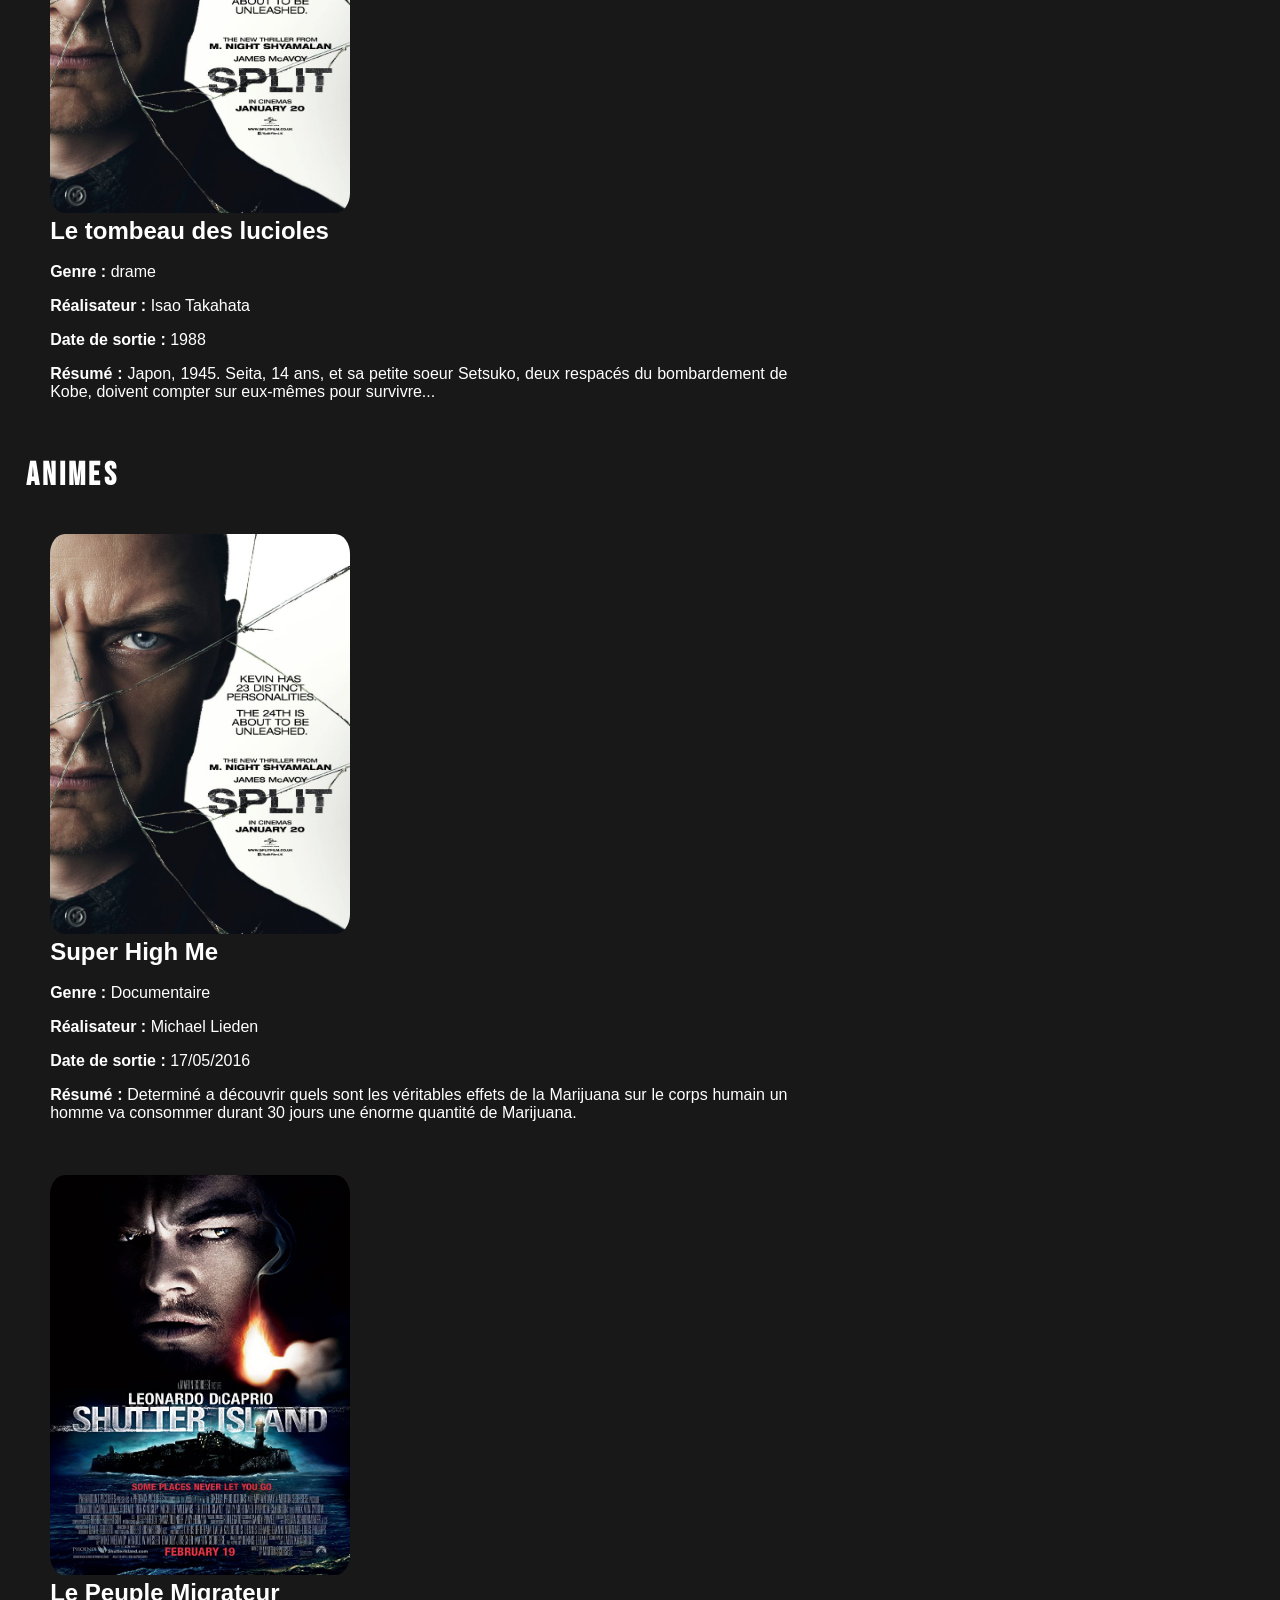
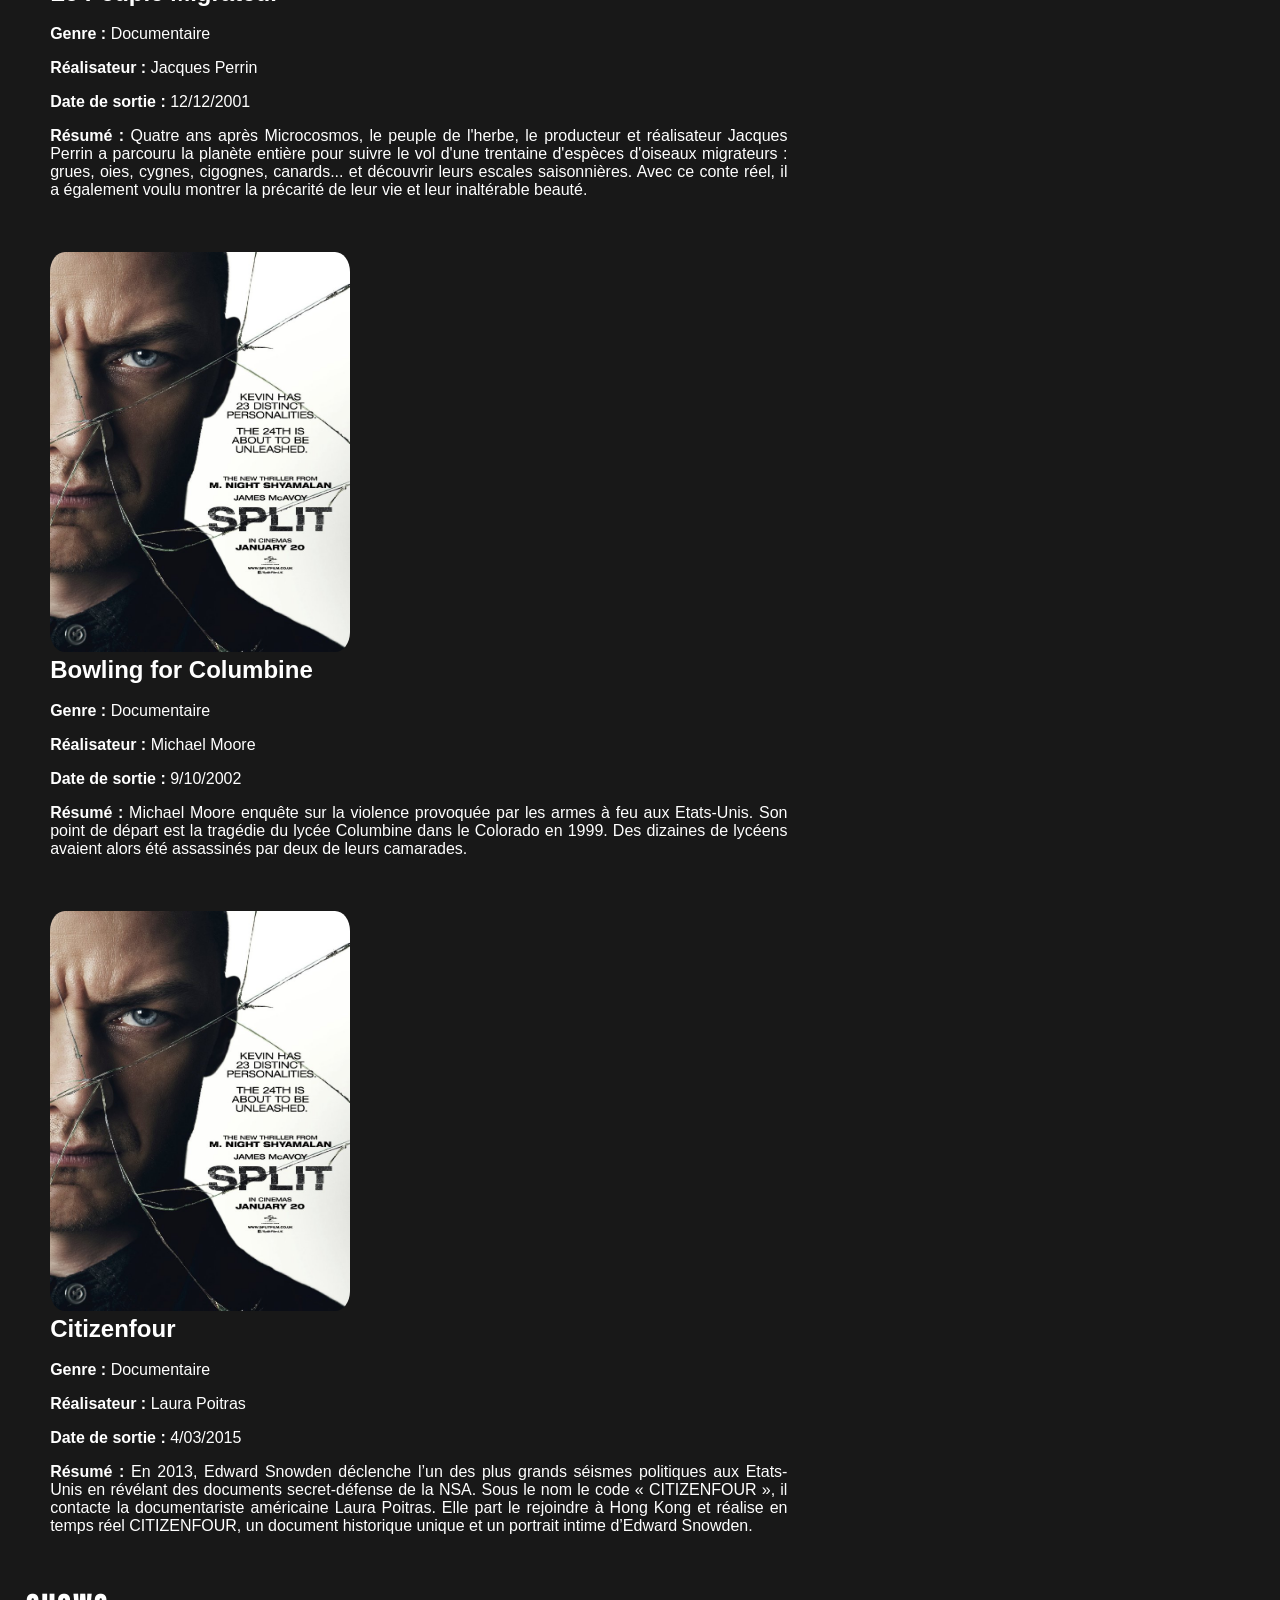
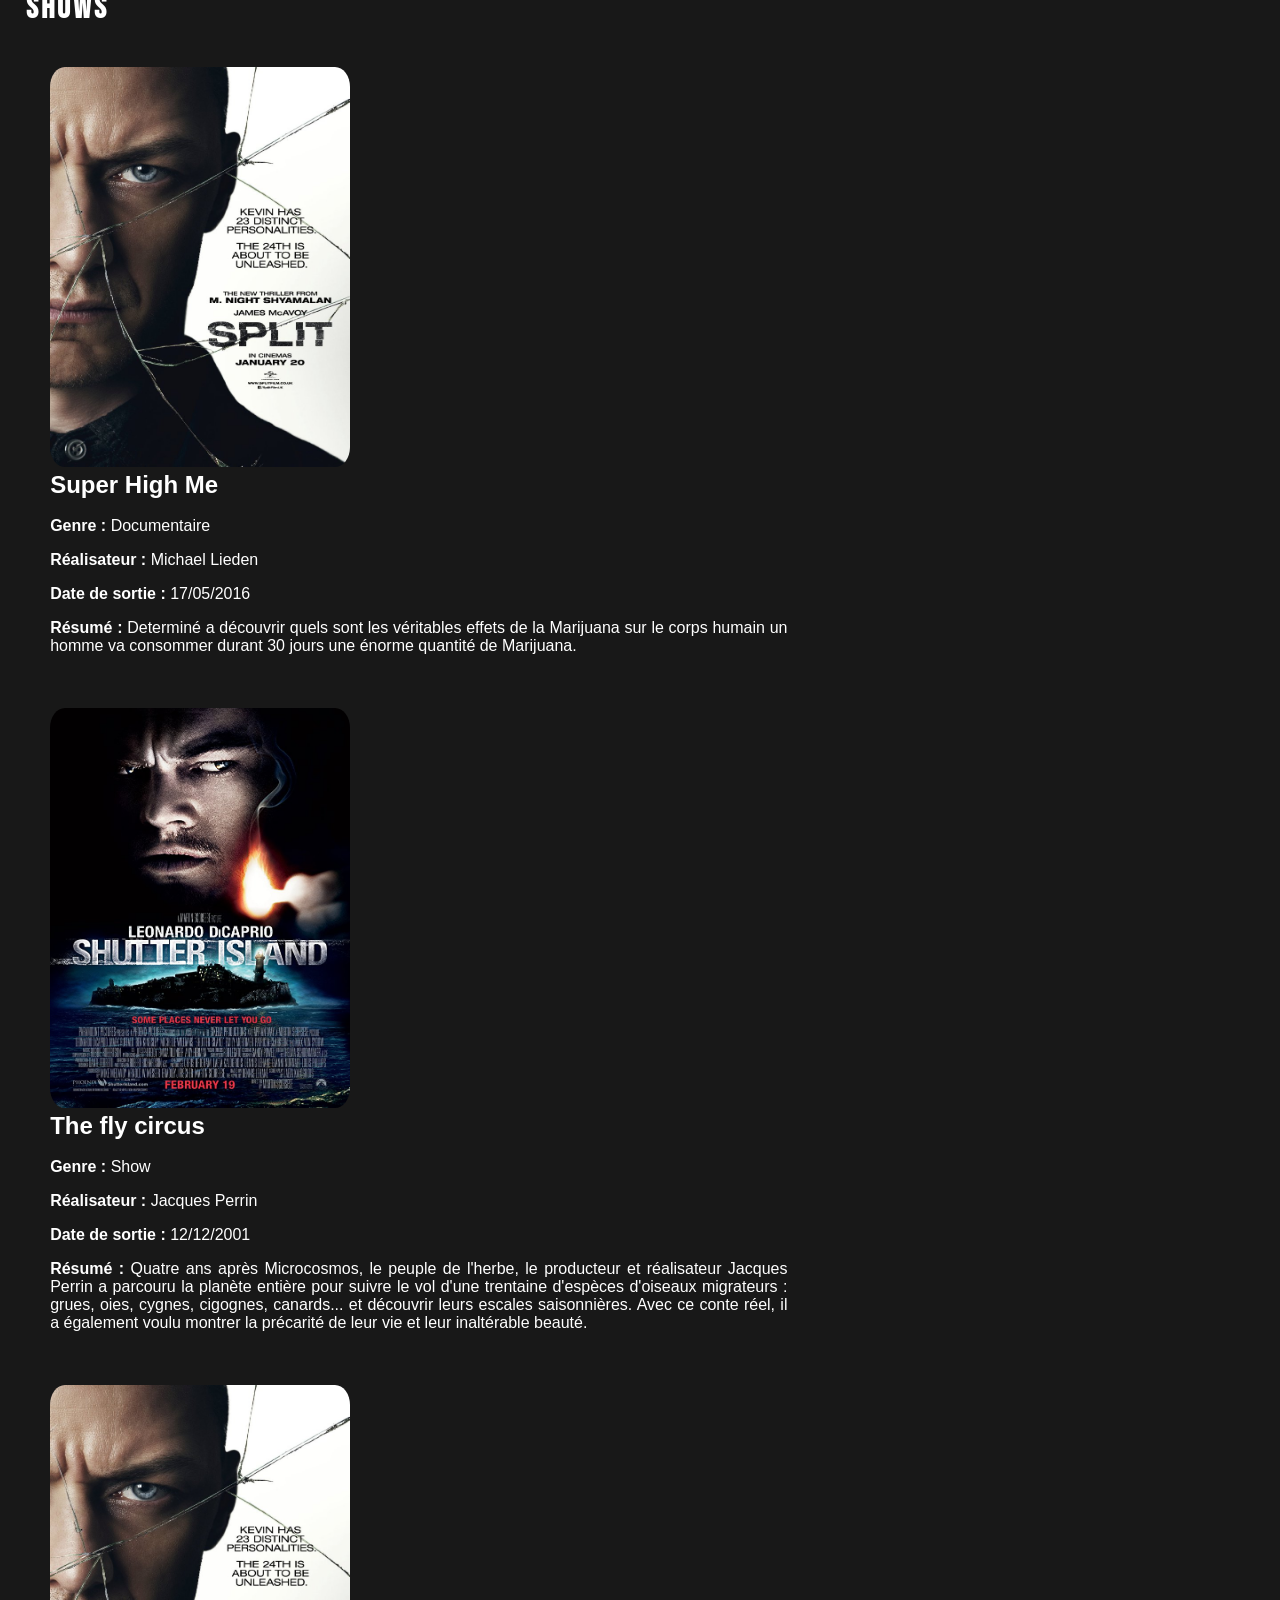
==== commit 90f29617: "Add initial assets and update HTML/CSS for improved layout and navigation" ====
--- a/v2/index.html
+++ b/v2/index.html
@@ -12,7 +12,7 @@
 
 <body>
     <div id="NavigationLogoPetit">
-        <!-- <img id="LogoNetflixPetit"src="/img/LogoNetflix.png" alt="Logo Netflix"> -->
+        <img id="LogoNetflixPetit"src="/img/LogoNetflixPetit.png" alt="Logo Netflix">
         <nav>
             <ul>
                 <li><a href="index.html">Accueil</a></li>
--- a/v2/style2.css
+++ b/v2/style2.css
@@ -50,9 +50,23 @@
 }
 
 #LogoNetflixPetit {
-  height: 60px;
-  width: auto;
-  border-radius: 15px;
+  height: 2.5%;
+  width: 2.5%;
+  border-radius: 15px;
+  margin: 0 15% 0 0;
+}
+
+#NavigationLogoPetit {
+  margin: 0;
+  height: 1%;
+  width: 100%;
+  display: flex;
+  justify-content: left;
+  align-items: center;
+}
+
+nav {
+width: 70%;
 }
 
 nav ul {
@@ -60,10 +74,14 @@
   letter-spacing: 0.2rem;
   margin: 0 auto;
   padding: 0;
-  width: 50%;
   display: flex;
   justify-content: space-around;
   border-radius: 15px;
+}
+
+nav ul li {
+  margin: 1%;
+  padding: 0.5% 1%;
 }
 
 nav ul li a {
@@ -71,10 +89,7 @@
   font-weight: bold;
 }
 
-nav ul li {
-  margin: 1%;
-  padding: 0.5% 1%;
-}
+
 
 li {
   list-style: none;
@@ -145,82 +160,75 @@
 PAGE Descriptive
 */
 
-#LogoNetflixPetit {
-  height: 60px;
-}
+
 
 iframe {
   border-radius: 15px;
 }
 
 #films {
-    display: grid;
-    grid-template-rows: 2fr;
-    grid-template-columns: 1fr 1fr 1fr 1fr;
-    grid-template-areas:
+  display: grid;
+  grid-template-rows: 2fr;
+  grid-template-columns: 1fr 1fr 1fr 1fr;
+  grid-template-areas:
     "h2 h2 h2 h2"
-    "ca ca ca ca"
-    ;
+    "ca ca ca ca";
 }
 
 #films h2 {
-    grid-area: "h2";
+  grid-area: "h2";
 }
 
 #films .card {
-    grid-area: "ca";
+  grid-area: "ca";
 }
 
 #series h2 {
-    grid-area: "h2";
+  grid-area: "h2";
 }
 
 #series .card {
-    grid-area: "ca";
-}
-
+  grid-area: "ca";
+}
 
 #documentaires h2 {
-    grid-area: "h2";
+  grid-area: "h2";
 }
 
 #documentaires .card {
-    grid-area: "ca";
+  grid-area: "ca";
 }
 
 #mangas h2 {
-   grid-area: "h2";
+  grid-area: "h2";
 }
 
 #mangas .card {
-    grid-area: "ca";
+  grid-area: "ca";
 }
 
 #animes h2 {
-     grid-area: "h2";
+  grid-area: "h2";
 }
 
 #animes .card {
-     grid-area: "ca";
-}
-
+  grid-area: "ca";
+}
 
 #shows h2 {
-    grid-area: "h2";
+  grid-area: "h2";
 }
 
 #shows .card {
-    grid-area: "ca";
-}
-
+  grid-area: "ca";
+}
 
 #concerts h2 {
-    grid-area: "h2";
+  grid-area: "h2";
 }
 #concerts .ca {
-    grid-area: "ca";
-}
-
+  grid-area: "ca";
+}
 
 .Sabonner {
   height: 15%;
@@ -233,4 +241,4 @@
 
 .Sabonner:hover {
   background-color: rgba(255, 0, 0, 0.492);
-}+}
